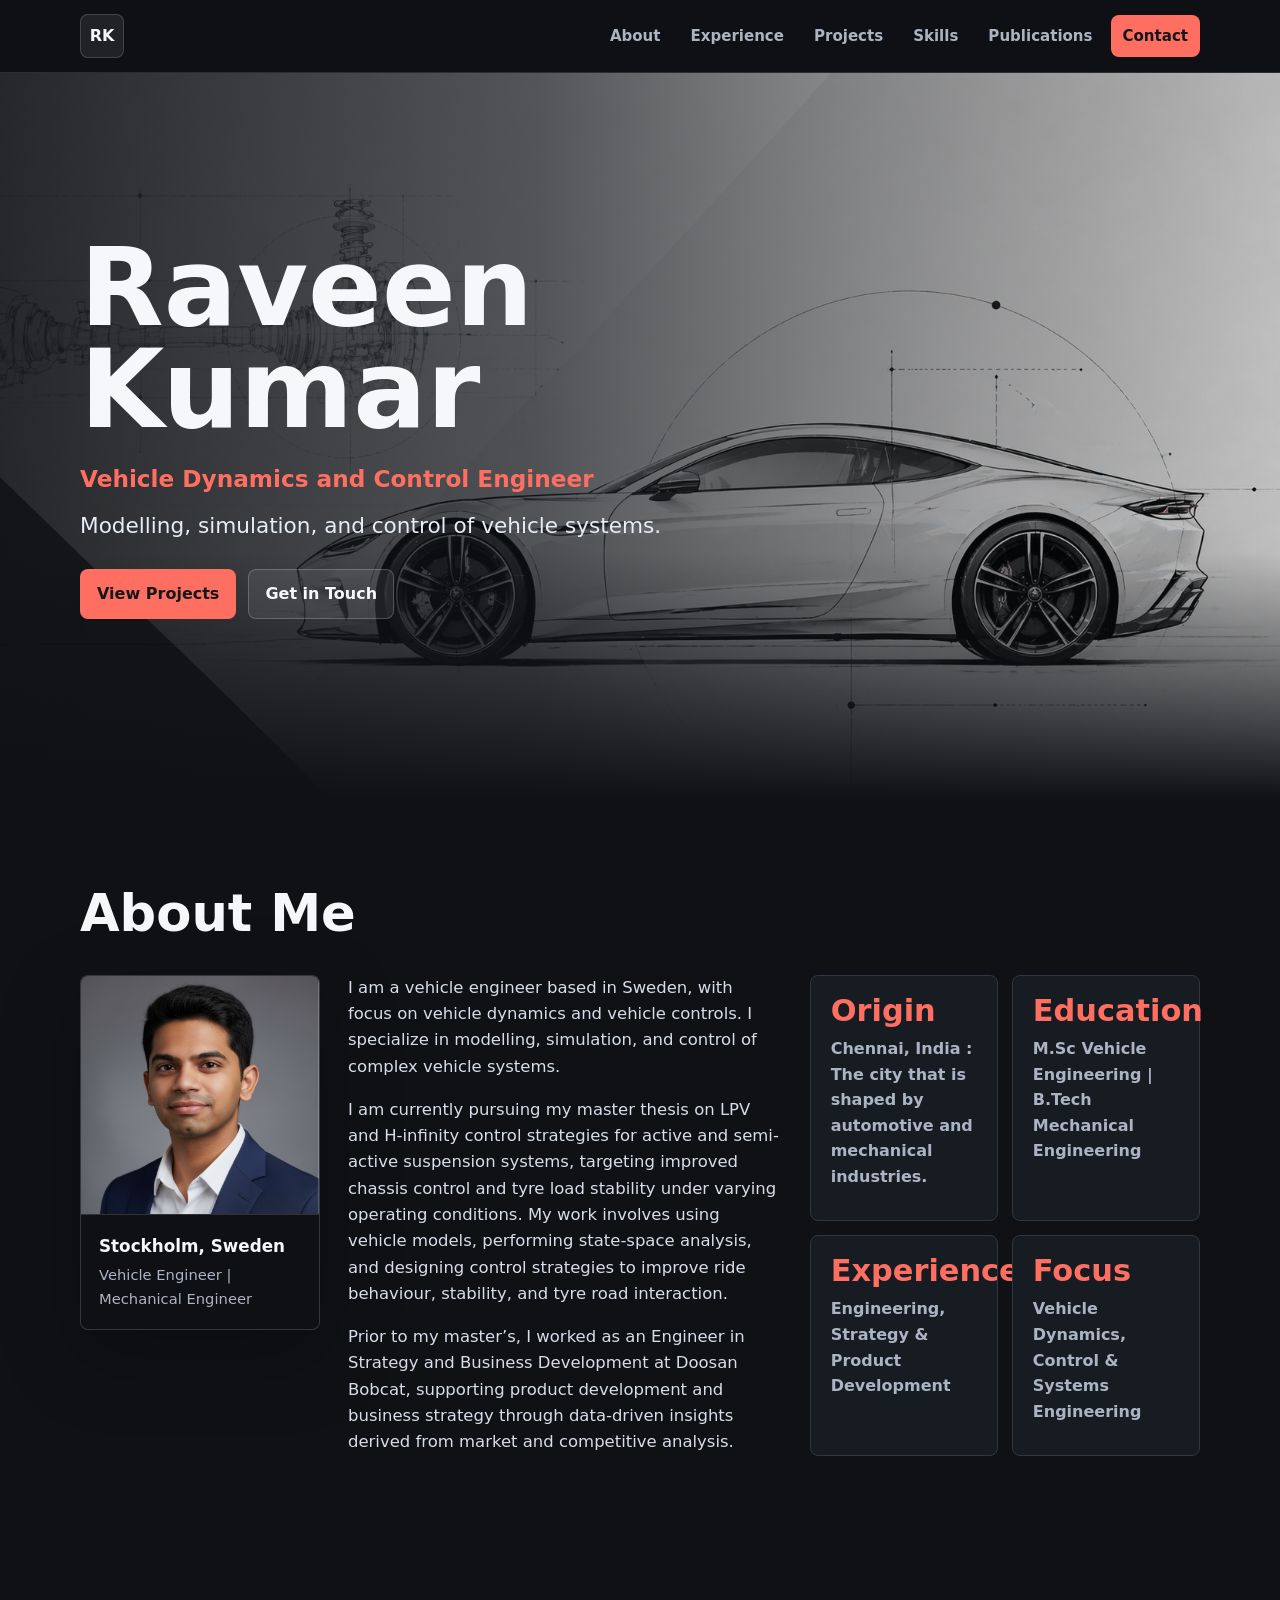
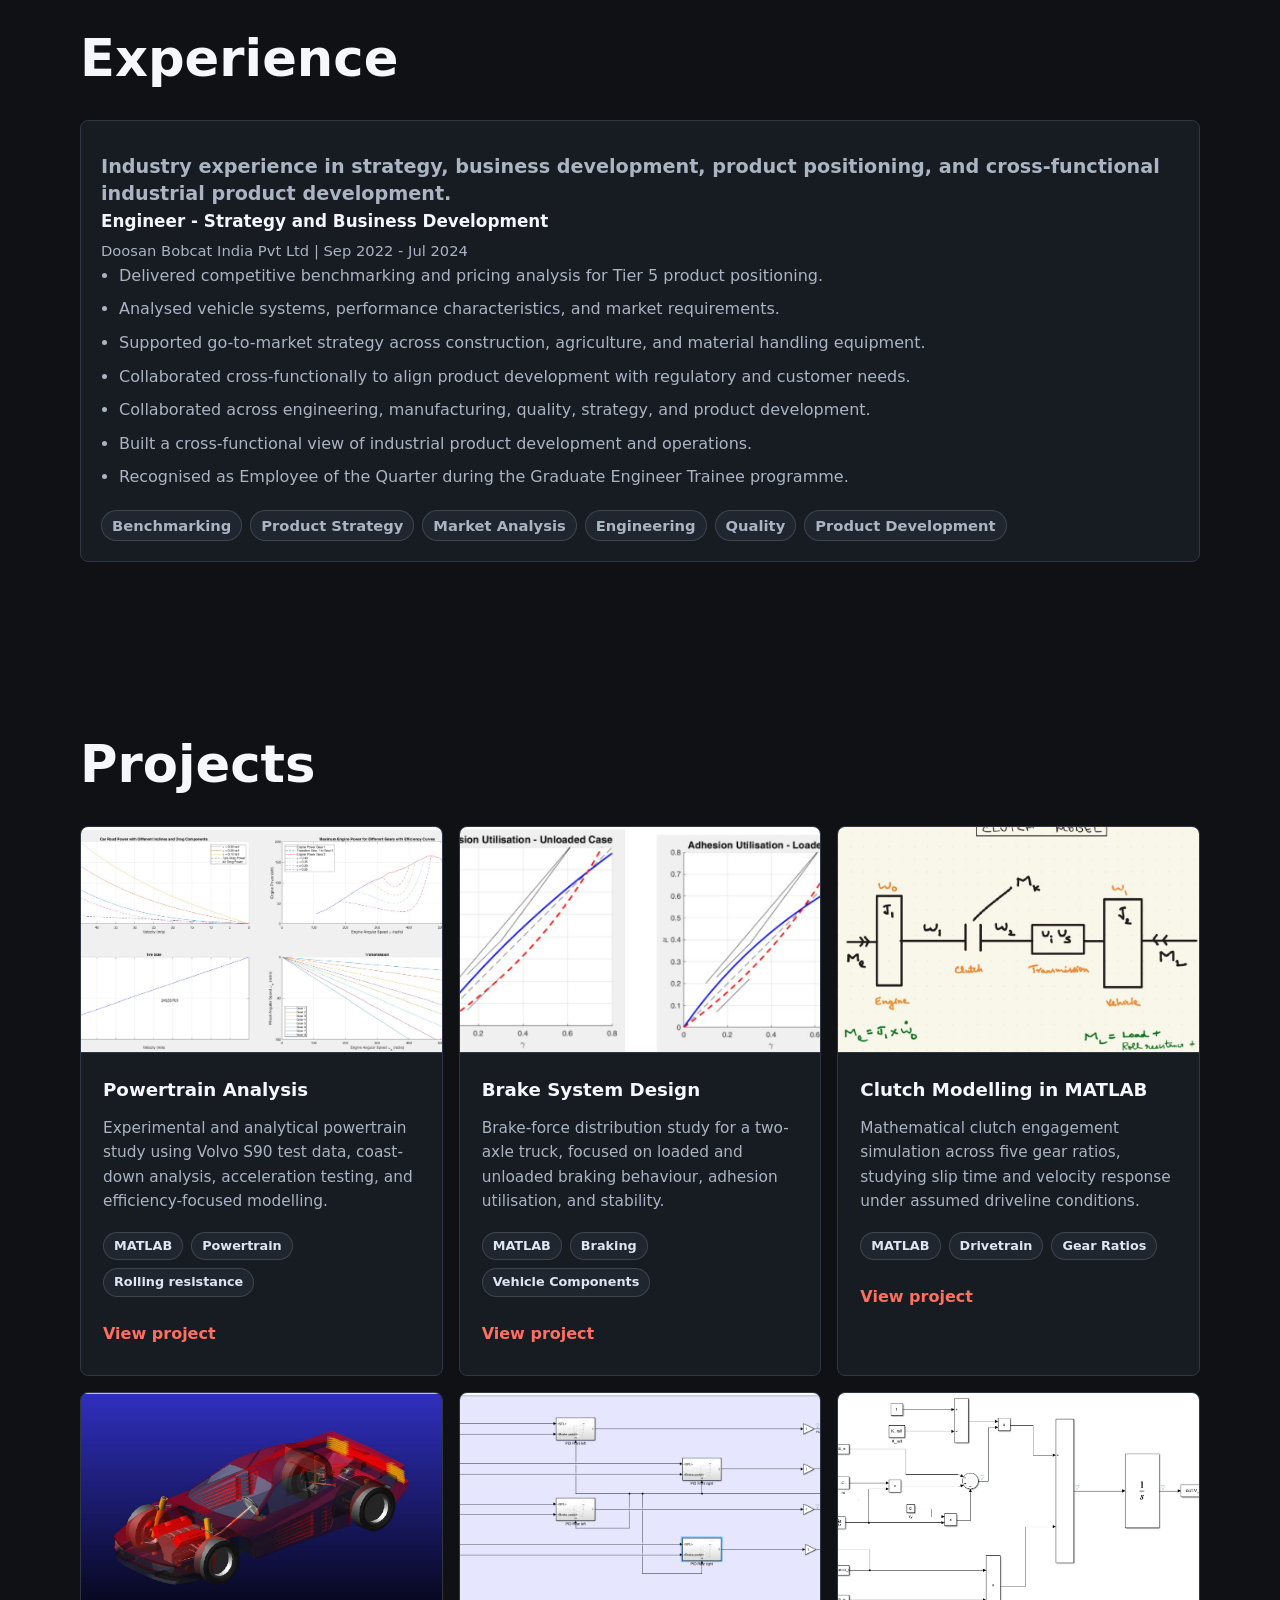
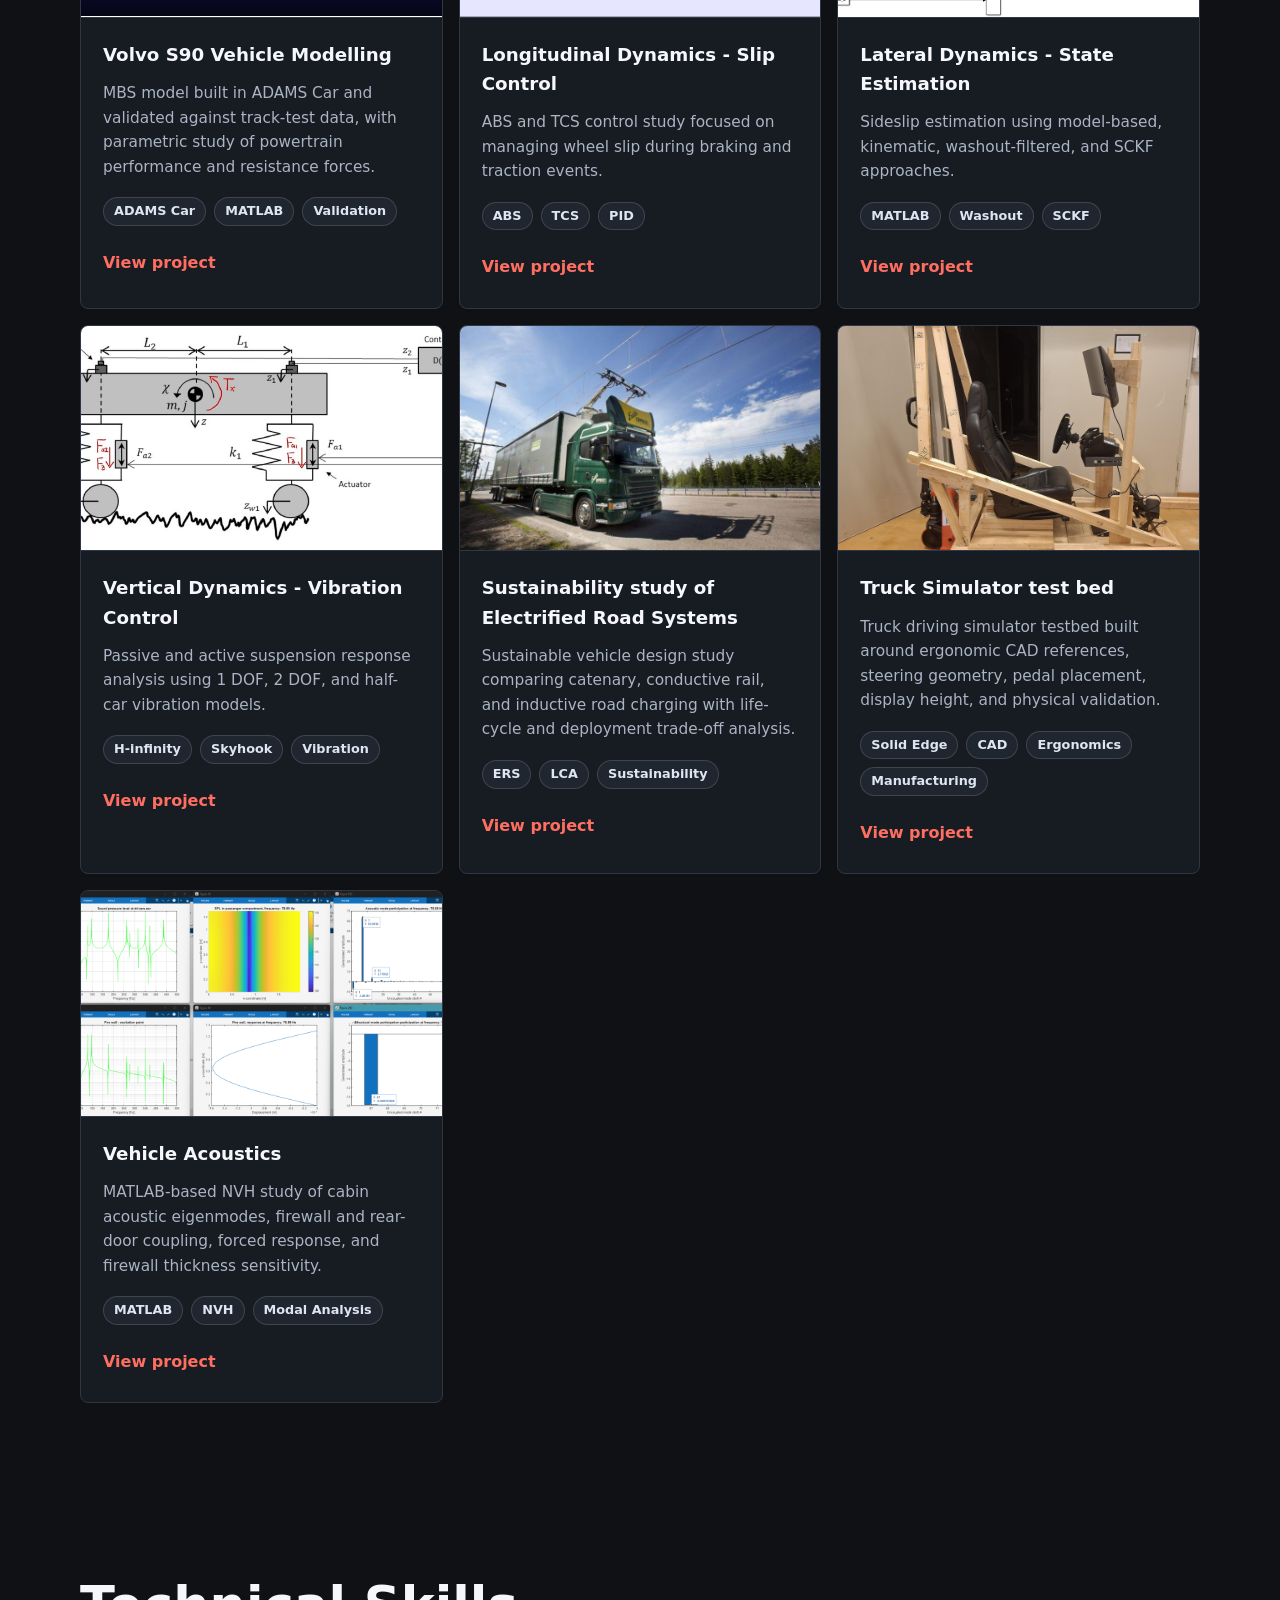
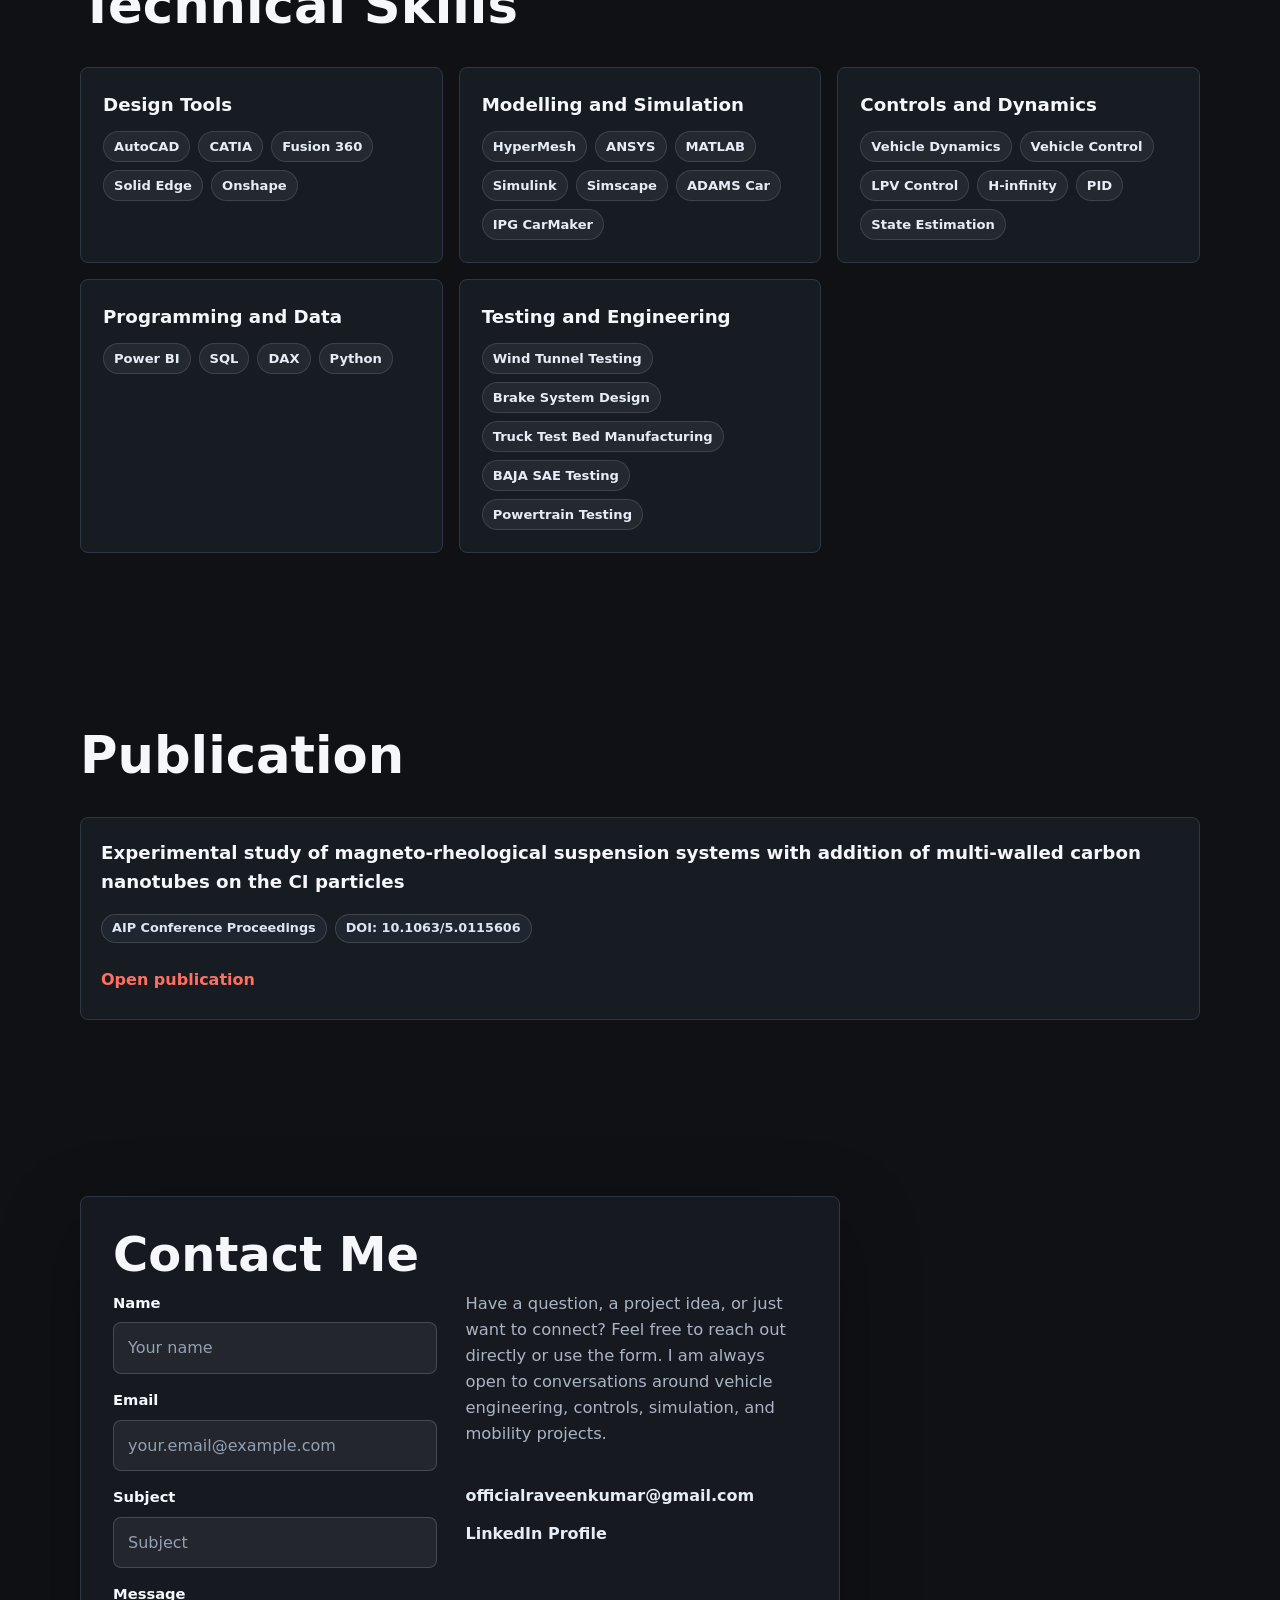
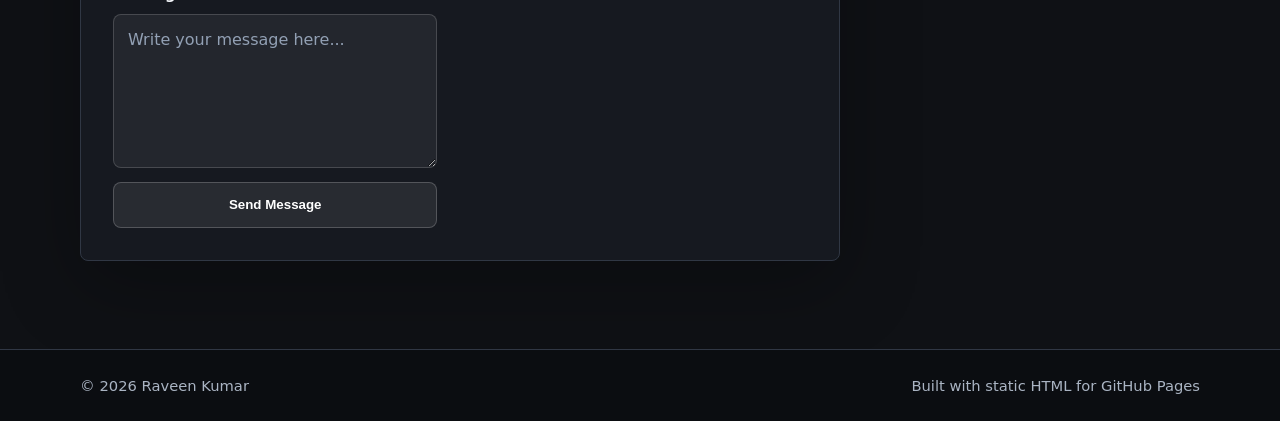
==== index.html @ a998fa56 "Add files via upload" ====
<!DOCTYPE html>
<html lang="en">
<head>
  <meta charset="UTF-8">
  <meta name="viewport" content="width=device-width, initial-scale=1.0">
  <meta name="description" content="Raveen Kumar - vehicle engineer, mechanical engineer, and automotive enthusiast.">
  <title>Raveen Kumar | Vehicle Engineer</title>
  <link rel="stylesheet" href="styles.css">
</head>
<body>
  <header class="site-header">
    <nav class="nav" aria-label="Main navigation">
      <a class="brand" href="#top" aria-label="Raveen Kumar home">RK</a>
      <div class="nav-links">
        <a href="#about">About</a>
        <a href="#experience">Experience</a>
        <a href="#projects">Projects</a>
        <a href="#skills">Skills</a>
        <a href="#publications">Publications</a>
        <a class="primary" href="#contact">Contact</a>
      </div>
    </nav>
  </header>

  <main id="top">
    <section class="hero" aria-labelledby="hero-title">
      <div class="hero-inner">
        <div>
          <h1 id="hero-title">Raveen Kumar</h1>
          <p class="hero-role">Vehicle Dynamics and Control Engineer</p>
          <p class="hero-copy">
            Modelling, simulation, and control of vehicle systems.
          </p>
          <div class="hero-actions">
            <a class="button primary" href="#projects">View Projects</a>
            <a class="button secondary" href="#contact">Get in Touch</a>
          </div>
        </div>
      </div>
    </section>

    <section id="about">
      <div class="section-inner">
        <div class="section-heading">
          <h2>About Me</h2>
        </div>

        <div class="about-grid">
          <aside class="profile-panel about-profile" aria-label="Profile summary">
            <img src="RaveenKumar_Sq.png" alt="Portrait of Raveen Kumar">
            <div class="profile-caption">
              <strong>Stockholm, Sweden</strong>
              <span>Vehicle Engineer | Mechanical Engineer</span>
            </div>
          </aside>

          <div class="about-copy">
            <p>
              I am a vehicle engineer based in Sweden, with focus on vehicle dynamics and vehicle controls. I specialize in
              modelling, simulation, and control of complex vehicle systems.
            </p>
            <p>
              I am currently pursuing my master thesis on LPV and H-infinity control strategies for active and semi-active suspension
              systems, targeting improved chassis control and tyre load stability under varying operating conditions. 
              My work involves using vehicle models, performing state-space analysis, and designing control strategies to improve ride behaviour, stability, and tyre road interaction.
            </p>
            <p>
              Prior to my master’s, I worked as an Engineer in Strategy and Business Development at Doosan Bobcat, supporting product development and business strategy through data-driven insights derived from market and competitive analysis.
            </p>
          </div>

          <div class="stat-grid" aria-label="Profile highlights">
            <div class="stat">
              <strong>Origin</strong>
              <span>Chennai, India : The city that is shaped by automotive and mechanical industries. </span>
            </div>
            <div class="stat">
              <strong>Education</strong>
              <span>M.Sc Vehicle Engineering | B.Tech Mechanical Engineering</span>
            </div>
            <div class="stat">
              <strong>Experience</strong>
              <span>Engineering, Strategy & Product Development </span>
            </div>
            <div class="stat">
              <strong>Focus</strong>
              <span>Vehicle Dynamics, Control & Systems Engineering</span>
            </div>
          </div>
        </div>
      </div>
    </section>

    <section id="experience">
      <div class="section-inner">
        <div class="section-heading">
          <h2>Experience</h2>
        </div>

        <article class="timeline-card">
          <p class="experience-lead">
            Industry experience in strategy, business development, product positioning, and cross-functional
            industrial product development.
          </p>
          <strong>Engineer - Strategy and Business Development</strong>
          <span>Doosan Bobcat India Pvt Ltd | Sep 2022 - Jul 2024</span>
          <ul class="check-list">
            <li>Delivered competitive benchmarking and pricing analysis for Tier 5 product positioning.</li>
            <li>Analysed vehicle systems, performance characteristics, and market requirements.</li>
            <li>Supported go-to-market strategy across construction, agriculture, and material handling equipment.</li>
            <li>Collaborated cross-functionally to align product development with regulatory and customer needs.</li>
            <li>Collaborated across engineering, manufacturing, quality, strategy, and product development.</li>
            <li>Built a cross-functional view of industrial product development and operations.</li>
            <li>Recognised as Employee of the Quarter during the Graduate Engineer Trainee programme.</li>            
          </ul>
          <div class="tag-row">
            <span class="tag">Benchmarking</span>
            <span class="tag">Product Strategy</span>
            <span class="tag">Market Analysis</span>
            <span class="tag">Engineering</span>
            <span class="tag">Quality</span>
            <span class="tag">Product Development</span>
          </div>
        </article>
      </div>
    </section>

    <section id="projects">
      <div class="section-inner">
        <div class="section-heading">
          <h2>Projects</h2>
        </div>

        <div class="project-grid">

          <article class="project-card">
            <img src="Powertrain-diagram.png" alt="Warm automotive illustration background">
            <div class="project-body">
              <h3>Powertrain Analysis</h3>
              <p>
                Experimental and analytical powertrain study using Volvo S90 test data, coast-down analysis,
                acceleration testing, and efficiency-focused modelling.
              </p>
              <div class="tag-row">
                <span class="tag">MATLAB</span>
                <span class="tag">Powertrain</span>
                <span class="tag">Rolling resistance</span>
              </div>
              <a class="inline-link" href="projects/powertrain-analysis.html">View project</a>
            </div>
          </article>

          <article class="project-card">
            <img src="Adhesion-utilisation-1.png" alt="Night automotive illustration background">
            <div class="project-body">
              <h3>Brake System Design</h3>
              <p>
                Brake-force distribution study for a two-axle truck, focused on loaded and unloaded braking
                behaviour, adhesion utilisation, and stability.
              </p>
              <div class="tag-row">
                <span class="tag">MATLAB</span>
                <span class="tag">Braking</span>
                <span class="tag">Vehicle Components</span>
              </div>
              <a class="inline-link" href="projects/brake-system-design.html">View project</a>
            </div>
          </article>

          <article class="project-card">
            <img src="clutch-modelling.png" alt="Dusk automotive illustration background">
            <div class="project-body">
              <h3>Clutch Modelling in MATLAB</h3>
              <p>
                Mathematical clutch engagement simulation across five gear ratios, studying slip time and
                velocity response under assumed driveline conditions.
              </p>
              <div class="tag-row">
                <span class="tag">MATLAB</span>
                <span class="tag">Drivetrain</span>
                <span class="tag">Gear Ratios</span>
              </div>
              <a class="inline-link" href="projects/clutch-modelling.html">View project</a>
            </div>
          </article>

          <article class="project-card">
            <img src="FVA.png" alt="Warm automotive illustration background">
            <div class="project-body">
              <h3>Volvo S90 Vehicle Modelling</h3>
              <p>
                MBS model built in ADAMS Car and validated against track-test data, with parametric study of
                powertrain performance and resistance forces.
              </p>
              <div class="tag-row">
                <span class="tag">ADAMS Car</span>
                <span class="tag">MATLAB</span>
                <span class="tag">Validation</span>
              </div>
              <a class="inline-link" href="projects/volvo-s90-modelling.html">View project</a>
            </div>
          </article>        

          <article class="project-card">
            <img src="longitudinal-hero.png" alt="Night automotive illustration background">
            <div class="project-body">
              <h3>Longitudinal Dynamics - Slip Control</h3>
              <p>
                ABS and TCS control study focused on managing wheel slip during braking and traction events.
              </p>
              <div class="tag-row">
                <span class="tag">ABS</span>
                <span class="tag">TCS</span>
                <span class="tag">PID</span>
              </div>
              <a class="inline-link" href="projects/slip-control.html">View project</a>
            </div>
          </article>          

          <article class="project-card">
            <img src="lateral-hero.png" alt="Automotive illustration background">
            <div class="project-body">
              <h3>Lateral Dynamics - State Estimation</h3>
              <p>
                Sideslip estimation using model-based, kinematic, washout-filtered, and SCKF approaches.
              </p>
              <div class="tag-row">
                <span class="tag">MATLAB</span>
                <span class="tag">Washout</span>
                <span class="tag">SCKF</span>
              </div>
              <a class="inline-link" href="projects/lateral-state-estimation.html">View project</a>
            </div>
          </article>        

          <article class="project-card">
            <img src="vertical-hero.jpg" alt="Dusk automotive illustration background">
            <div class="project-body">
              <h3>Vertical Dynamics - Vibration Control</h3>
              <p>
                Passive and active suspension response analysis using 1 DOF, 2 DOF, and half-car vibration models.
              </p>
              <div class="tag-row">
                <span class="tag">H-infinity</span>
                <span class="tag">Skyhook</span>
                <span class="tag">Vibration</span>
              </div>
              <a class="inline-link" href="projects/vertical-vibration-control.html">View project</a>
            </div>
          </article>

          <article class="project-card">
            <img src="Project%20files/Electrified-road-systems/ers-catenary-road.jpg" alt="Electric truck connected to an overhead road charging system">
            <div class="project-body">
              <h3>Sustainability study of Electrified Road Systems</h3>
              <p>
                Sustainable vehicle design study comparing catenary, conductive rail, and inductive road
                charging with life-cycle and deployment trade-off analysis.
              </p>
              <div class="tag-row">
                <span class="tag">ERS</span>
                <span class="tag">LCA</span>
                <span class="tag">Sustainability</span>
              </div>
              <a class="inline-link" href="projects/electrified-road-systems.html">View project</a>
            </div>
          </article>

          <article class="project-card">
            <img src="Project%20files/Truck-simulator/truck-simulator-testbed.jpg" alt="Wooden truck simulator testbed with seat, steering wheel, pedals, and display">
            <div class="project-body">
              <h3>Truck Simulator test bed</h3>
              <p>
                Truck driving simulator testbed built around ergonomic CAD references, steering geometry,
                pedal placement, display height, and physical validation.
              </p>
              <div class="tag-row">
                <span class="tag">Solid Edge</span>
                <span class="tag">CAD</span>
                <span class="tag">Ergonomics</span>
                <span class="tag">Manufacturing</span>
              </div>
              <a class="inline-link" href="projects/truck-simulator.html">View project</a>
            </div>
          </article>

          <article class="project-card">
            <img src="Project%20files/Vehicle-acoustics/vehicle-acoustics-spl.png" alt="Vehicle acoustics SPL and modal participation plots">
            <div class="project-body">
              <h3>Vehicle Acoustics</h3>
              <p>
                MATLAB-based NVH study of cabin acoustic eigenmodes, firewall and rear-door coupling,
                forced response, and firewall thickness sensitivity.
              </p>
              <div class="tag-row">
                <span class="tag">MATLAB</span>
                <span class="tag">NVH</span>
                <span class="tag">Modal Analysis</span>
              </div>
              <a class="inline-link" href="projects/vehicle-acoustics.html">View project</a>
            </div>
          </article>

          
        </div>
      </div>
    </section>

    <section id="skills">
      <div class="section-inner">
        <div class="section-heading">
          <h2>Technical Skills</h2>
        </div>

        <div class="skill-grid">
          <article class="skill-card">
            <h3>Design Tools</h3>
            <div class="chip-group">
              <span class="skill-chip">AutoCAD</span>
              <span class="skill-chip">CATIA</span>
              <span class="skill-chip">Fusion 360</span>
              <span class="skill-chip">Solid Edge</span>
              <span class="skill-chip">Onshape</span>
            </div>
          </article>

          <article class="skill-card">
            <h3>Modelling and Simulation</h3>
            <div class="chip-group">
              <span class="skill-chip">HyperMesh</span>
              <span class="skill-chip">ANSYS</span>
              <span class="skill-chip">MATLAB</span>
              <span class="skill-chip">Simulink</span>
              <span class="skill-chip">Simscape</span>
              <span class="skill-chip">ADAMS Car</span>
              <span class="skill-chip">IPG CarMaker</span>
            </div>
          </article>

          <article class="skill-card">
            <h3>Controls and Dynamics</h3>
            <div class="chip-group">
              <span class="skill-chip">Vehicle Dynamics</span>
              <span class="skill-chip">Vehicle Control</span>
              <span class="skill-chip">LPV Control</span>
              <span class="skill-chip">H-infinity</span>
              <span class="skill-chip">PID</span>
              <span class="skill-chip">State Estimation</span>
            </div>
          </article>

          <article class="skill-card">
            <h3>Programming and Data</h3>
            <div class="chip-group">
              <span class="skill-chip">Power BI</span>
              <span class="skill-chip">SQL</span>
              <span class="skill-chip">DAX</span>
              <span class="skill-chip">Python</span>
            </div>
          </article>

          <article class="skill-card">
            <h3>Testing and Engineering </h3>
            <div class="chip-group">
              <span class="skill-chip">Wind Tunnel Testing</span>
              <span class="skill-chip">Brake System Design</span>
              <span class="skill-chip">Truck Test Bed Manufacturing</span>
              <span class="skill-chip">BAJA SAE Testing</span>
              <span class="skill-chip">Powertrain Testing</span>
            </div>
          </article>

        </div>
      </div>
    </section>

    <section id="publications">
      <div class="section-inner">
        <div class="section-heading">
          <h2>Publication</h2>
        </div>

        <article class="publication-card">
          <h3>
            Experimental study of magneto-rheological suspension systems with addition of multi-walled carbon
            nanotubes on the CI particles
          </h3>
          <div class="tag-row">
            <span class="tag">AIP Conference Proceedings</span>
            <span class="tag">DOI: 10.1063/5.0115606</span>
          </div>
          <a class="inline-link" href="https://doi.org/10.1063/5.0115606" target="_blank" rel="noreferrer">Open publication</a>
        </article>
      </div>
    </section>

    <section id="contact" class="contact">
      <div class="section-inner">
        <div class="contact-card">
          <h2>Contact Me</h2>
          <div class="contact-layout">
            <form class="contact-form" id="contact-form">
              <label class="field">
                <span>Name</span>
                <input type="text" name="name" placeholder="Your name" required>
              </label>
              <label class="field">
                <span>Email</span>
                <input type="email" name="email" placeholder="your.email@example.com" required>
              </label>
              <label class="field">
                <span>Subject</span>
                <input type="text" name="subject" placeholder="Subject" required>
              </label>
              <label class="field">
                <span>Message</span>
                <textarea name="message" rows="5" placeholder="Write your message here..." required></textarea>
              </label>
              <button class="button secondary contact-submit" type="submit">Send Message</button>
            </form>

            <div class="contact-copy">
              <p>
                Have a question, a project idea, or just want to connect? Feel free to reach out directly or use
                the form. I am always open to conversations around vehicle engineering, controls, simulation, and
                mobility projects.
              </p>
              <div class="contact-list">
                <a class="contact-link" href="mailto:officialraveenkumar@gmail.com">officialraveenkumar@gmail.com</a>
                <a class="contact-link" href="https://www.linkedin.com/in/raveenkumar08" target="_blank" rel="noreferrer">LinkedIn Profile</a>
              </div>
            </div>
          </div>
        </div>
      </div>
    </section>
  </main>

  <footer class="footer">
    <div class="footer-inner">
      <span>&copy; 2026 Raveen Kumar</span>
      <span>Built with static HTML for GitHub Pages</span>
    </div>
  </footer>
  <script>
    const contactForm = document.getElementById("contact-form");
    if (contactForm) {
      contactForm.addEventListener("submit", (event) => {
        event.preventDefault();
        const formData = new FormData(contactForm);
        const name = (formData.get("name") || "").toString().trim();
        const email = (formData.get("email") || "").toString().trim();
        const subject = (formData.get("subject") || "").toString().trim();
        const message = (formData.get("message") || "").toString().trim();
        const body = [
          `Name: ${name}`,
          `Email: ${email}`,
          "",
          message
        ].join("\n");
        const mailto = `mailto:officialraveenkumar@gmail.com?subject=${encodeURIComponent(subject)}&body=${encodeURIComponent(body)}`;
        window.location.href = mailto;
      });
    }
  </script>
</body>
</html>
---- styles.css ----
:root {
  color-scheme: dark;
  --bg: #0f1115;
  --surface: #171b22;
  --surface-2: #1f2630;
  --line: #303744;
  --text: #f5f7fb;
  --muted: #aab4c3;
  --accent: #ff6f61;
  --accent-2: #6ab7ff;
  --soft: rgba(255, 255, 255, 0.08);
  --shadow: 0 24px 80px rgba(0, 0, 0, 0.28);
}

* {
  box-sizing: border-box;
}

html {
  scroll-behavior: smooth;
}

body {
  margin: 0;
  background: var(--bg);
  color: var(--text);
  font-family: Inter, ui-sans-serif, system-ui, -apple-system, BlinkMacSystemFont, "Segoe UI", sans-serif;
  line-height: 1.6;
}

img {
  display: block;
  max-width: 100%;
}

a {
  color: inherit;
  text-decoration: none;
}

p,
h1,
h2,
h3,
h4 {
  margin-top: 0;
}

ul {
  margin-bottom: 0;
}

.site-header {
  position: sticky;
  top: 0;
  z-index: 20;
  border-bottom: 1px solid rgba(255, 255, 255, 0.12);
  background: rgba(15, 17, 21, 0.86);
  backdrop-filter: blur(16px);
}

.nav {
  width: min(1120px, calc(100% - 32px));
  min-height: 72px;
  margin: 0 auto;
  display: flex;
  align-items: center;
  justify-content: space-between;
  gap: 18px;
}

.brand {
  display: inline-flex;
  align-items: center;
  justify-content: center;
  width: 44px;
  height: 44px;
  border: 1px solid rgba(255, 255, 255, 0.16);
  border-radius: 8px;
  background: var(--soft);
  font-weight: 800;
  letter-spacing: 0;
}

.nav-links {
  display: flex;
  align-items: center;
  justify-content: flex-end;
  gap: 6px;
  flex-wrap: wrap;
}

.nav-links a {
  min-height: 40px;
  padding: 9px 12px;
  border-radius: 8px;
  color: var(--muted);
  font-size: 0.94rem;
  font-weight: 700;
}

.nav-links a:hover,
.nav-links a:focus-visible,
.inline-link:hover,
.inline-link:focus-visible {
  color: var(--text);
  background: rgba(255, 255, 255, 0.08);
  outline: none;
}

.nav-links .primary {
  color: #15171b;
  background: var(--accent);
}

.hero {
  min-height: calc(88svh - 72px);
  position: relative;
  isolation: isolate;
  display: grid;
  align-items: center;
  overflow: hidden;
  background:
    linear-gradient(90deg, rgba(15, 17, 21, 0.90) 0%, rgba(15, 17, 21, 0.70) 42%, rgba(15, 17, 21, 0.12) 100%),
    url("BG.png") right bottom / cover no-repeat;
}

.hero::after,
.page-hero::after {
  content: "";
  position: absolute;
  inset: auto 0 0;
  height: 34%;
  background: linear-gradient(0deg, var(--bg), transparent);
  z-index: -1;
}

.section-inner,
.hero-inner {
  width: min(1120px, calc(100% - 32px));
  margin: 0 auto;
}

.hero-inner {
  display: block;
  padding: 76px 0 92px;
}

.eyebrow {
  margin: 0 0 16px;
  color: var(--accent-2);
  font-weight: 800;
  letter-spacing: 0.08em;
  text-transform: uppercase;
  font-size: 0.78rem;
}

h1 {
  max-width: 760px;
  margin-bottom: 18px;
  font-size: clamp(3.1rem, 9vw, 6.8rem);
  line-height: 0.94;
  letter-spacing: 0;
}

.hero-role {
  margin-bottom: 12px;
  color: var(--accent);
  font-size: clamp(1.1rem, 2.3vw, 1.45rem);
  font-weight: 800;
}

.hero-copy,
.page-copy {
  max-width: 710px;
  margin-bottom: 26px;
  color: #e6edf7;
  font-size: clamp(1.08rem, 2.4vw, 1.35rem);
}

.hero-actions,
.contact-actions,
.page-actions {
  display: flex;
  flex-wrap: wrap;
  gap: 12px;
  align-items: center;
}

.button {
  display: inline-flex;
  min-height: 46px;
  align-items: center;
  justify-content: center;
  padding: 11px 16px;
  border: 1px solid transparent;
  border-radius: 8px;
  font-weight: 800;
}

.button.primary {
  color: #15171b;
  background: var(--accent);
}

.button.secondary {
  border-color: rgba(255, 255, 255, 0.2);
  background: rgba(255, 255, 255, 0.08);
}

.inline-link {
  display: inline-flex;
  min-height: 36px;
  align-items: center;
  margin-top: 18px;
  padding: 6px 0;
  color: var(--accent);
  font-weight: 800;
}

.profile-panel {
  align-self: end;
  border: 1px solid rgba(255, 255, 255, 0.16);
  border-radius: 8px;
  background: rgba(15, 17, 21, 0.76);
  box-shadow: var(--shadow);
  overflow: hidden;
}

.profile-panel img {
  width: 100%;
  aspect-ratio: 1 / 1;
  object-fit: cover;
}

.profile-caption {
  padding: 18px;
  border-top: 1px solid rgba(255, 255, 255, 0.14);
}

.profile-caption strong,
.timeline-card strong,
.info-card strong {
  display: block;
  font-size: 1.05rem;
}

.profile-caption span,
.timeline-card span,
.info-card span {
  display: block;
  margin-top: 4px;
  color: var(--muted);
  font-size: 0.92rem;
}

.about-profile {
  align-self: start;
}

section {
  padding: 88px 0;
}

.section-heading {
  display: grid;
  grid-template-columns: minmax(0, 0.75fr) minmax(280px, 1fr);
  gap: 36px;
  align-items: end;
  margin-bottom: 34px;
}

.section-heading h2 {
  margin-bottom: 0;
  font-size: clamp(2rem, 4vw, 3.2rem);
  line-height: 1.05;
  letter-spacing: 0;
}

.section-heading p {
  margin-bottom: 0;
  color: var(--muted);
  font-size: 1.02rem;
}

.about-grid {
  display: grid;
  grid-template-columns: minmax(240px, 0.48fr) minmax(0, 1fr) minmax(280px, 0.9fr);
  gap: 28px;
  align-items: stretch;
}

.two-column {
  display: grid;
  grid-template-columns: minmax(0, 1.1fr) minmax(280px, 0.9fr);
  gap: 28px;
  align-items: stretch;
}

.about-copy,
.rich-text {
  color: #d7dee9;
  font-size: 1.03rem;
}

.about-copy p:last-child,
.rich-text p:last-child {
  margin-bottom: 0;
}

.stat-grid,
.info-grid {
  display: grid;
  grid-template-columns: repeat(2, minmax(0, 1fr));
  gap: 14px;
}

.stat,
.info-card,
.timeline-card,
.placeholder-card,
.publication-card {
  padding: 20px;
  border: 1px solid var(--line);
  border-radius: 8px;
  background: var(--surface);
}

.stat {
  min-height: 132px;
}

.stat strong {
  display: block;
  color: var(--accent);
  font-size: 1.9rem;
  line-height: 1;
}

.stat span {
  display: block;
  margin-top: 10px;
  color: var(--muted);
  font-weight: 700;
}

.skill-grid,
.project-grid,
.timeline-grid {
  display: grid;
  gap: 16px;
}

.skill-grid {
  grid-template-columns: repeat(3, minmax(0, 1fr));
}

.project-grid {
  grid-template-columns: repeat(3, minmax(0, 1fr));
}

.skill-card,
.project-card,
.contact-card {
  border: 1px solid var(--line);
  border-radius: 8px;
  background: var(--surface);
}

.skill-card {
  min-height: 158px;
  padding: 22px;
}

.skill-card h3,
.project-body h3,
.placeholder-card h3,
.publication-card h3 {
  margin-bottom: 12px;
  color: var(--text);
  font-size: 1.14rem;
}

.check-list {
  margin: 0;
  padding-left: 18px;
  color: var(--muted);
}

.check-list li + li {
  margin-top: 8px;
}

.chip-group {
  display: flex;
  flex-wrap: wrap;
  gap: 8px;
}

.skill-chip {
  display: inline-flex;
  min-height: 30px;
  align-items: center;
  border: 1px solid rgba(255, 255, 255, 0.12);
  border-radius: 999px;
  padding: 4px 10px;
  background: rgba(255, 255, 255, 0.06);
  color: #e6edf7;
  font-size: 0.82rem;
  font-weight: 700;
}

.project-card {
  overflow: hidden;
}

.project-card img {
  width: 100%;
  aspect-ratio: 16 / 10;
  object-fit: cover;
  border-bottom: 1px solid var(--line);
}

.project-body {
  padding: 22px;
}

.project-body p,
.placeholder-card p,
.publication-card p {
  color: var(--muted);
  font-size: 0.96rem;
}

.tag-row {
  display: flex;
  flex-wrap: wrap;
  gap: 8px;
  margin-top: 18px;
}

.tag {
  display: inline-flex;
  min-height: 28px;
  align-items: center;
  border: 1px solid rgba(255, 255, 255, 0.14);
  border-radius: 999px;
  padding: 3px 10px;
  color: #dde6f2;
  background: var(--surface-2);
  font-size: 0.8rem;
  font-weight: 700;
}

.timeline-card + .timeline-card {
  margin-top: 14px;
}

.timeline-card p {
  margin: 12px 0 0;
  color: var(--muted);
}

.experience-lead {
  margin: 0 0 24px;
  color: #ffffff;
  font-size: 1.2rem;
  font-weight: 800;
  line-height: 1.45;
}

.timeline-card .tag-row {
  margin-top: 16px;
}

.contact {
  background: var(--bg);
}

.contact-card {
  max-width: 760px;
  padding: 32px;
  background: rgba(23, 27, 34, 0.88);
  box-shadow: var(--shadow);
}

.contact-card h2 {
  margin-bottom: 12px;
  font-size: clamp(2rem, 4vw, 3rem);
  line-height: 1.05;
}

.contact-card p {
  color: var(--muted);
  font-size: 1.02rem;
}

.contact-layout {
  display: grid;
  grid-template-columns: minmax(320px, 0.95fr) minmax(260px, 1fr);
  gap: 28px;
  align-items: start;
}

.contact-form {
  display: grid;
  gap: 14px;
}

.field {
  display: grid;
  gap: 8px;
}

.field span {
  color: var(--text);
  font-size: 0.92rem;
  font-weight: 700;
}

.field input,
.field textarea {
  width: 100%;
  border: 1px solid rgba(255, 255, 255, 0.16);
  border-radius: 8px;
  background: rgba(255, 255, 255, 0.06);
  color: var(--text);
  padding: 12px 14px;
  font: inherit;
}

.field input::placeholder,
.field textarea::placeholder {
  color: #92a0b4;
}

.field input:focus,
.field textarea:focus {
  outline: 2px solid rgba(106, 183, 255, 0.35);
  outline-offset: 0;
  border-color: rgba(106, 183, 255, 0.5);
}

.field textarea {
  resize: vertical;
  min-height: 130px;
}

.contact-submit {
  width: 100%;
  justify-content: center;
}

.contact-copy {
  display: grid;
  gap: 18px;
}

.contact-list {
  display: grid;
  gap: 10px;
}

.contact-link {
  display: inline-flex;
  align-items: center;
  min-height: 28px;
  color: #e6edf7;
  font-weight: 700;
}

.page-hero {
  min-height: 460px;
  position: relative;
  isolation: isolate;
  display: grid;
  align-items: end;
  overflow: hidden;
  background:
    linear-gradient(90deg, rgba(15, 17, 21, 0.92), rgba(15, 17, 21, 0.40)),
    var(--project-image, url("Car%20bg.png")) center / cover no-repeat;
}

.project-image-suspension {
  --project-image: url("Car_bg.jpg");
}

.project-image-volvo {
  --project-image: url("Project%20files/Car-MBS-Adams/FVA.png");
}

.project-image-slip {
  --project-image: url("Project%20files/Longitudinal-dynamics/longitudinal-hero.png");
}

.project-image-lateral {
  --project-image: url("Project%20files/Lateral-dynamics/lateral-hero.png");
}

.project-image-clutch {
  --project-image: url("Project%20files/Clutch-modelling/clutch-modelling.png");
}

.project-image-brake {
  --project-image: url("Project%20files/Brake-system-design/Adhesion-utilisation-1.png");
}

.project-image-powertrain {
  --project-image: url("Powertrain-diagram.png");
}

.project-image-vertical {
  --project-image: url("Project%20files/Vertical-dynamics/vertical-hero.jpg");
}

.project-image-aircraft {
  --project-image: url("Car%20bg.png");
}

.project-image-ers {
  --project-image: url("Project%20files/Electrified-road-systems/ers-catenary-road.jpg");
}

.project-image-truck-simulator {
  --project-image: url("Project%20files/Truck-simulator/truck-simulator-testbed.jpg");
}

.project-image-acoustics {
  --project-image: url("Project%20files/Vehicle-acoustics/vehicle-acoustics-spl.png");
}

.page-hero-inner {
  width: min(1120px, calc(100% - 32px));
  margin: 0 auto;
  padding: 96px 0 72px;
}

.page-hero h1 {
  max-width: 900px;
  font-size: clamp(2.6rem, 7vw, 5.4rem);
}

.project-layout {
  display: grid;
  grid-template-columns: minmax(0, 1fr) 320px;
  gap: 28px;
  align-items: start;
}

.project-main,
.project-sidebar {
  display: grid;
  gap: 16px;
  min-width: 0;
}

.content-card {
  min-width: 0;
  padding: 28px;
  border: 1px solid var(--line);
  border-radius: 8px;
  background: var(--surface);
}

.content-card h2 {
  margin-bottom: 14px;
  font-size: 1.55rem;
}

.content-card p,
.content-card li {
  color: var(--muted);
}

.table-wrap {
  width: 100%;
  overflow-x: auto;
}

.project-table {
  width: 100%;
  border-collapse: collapse;
  color: var(--muted);
  font-size: 0.95rem;
}

.project-table th,
.project-table td {
  padding: 12px 14px;
  border-bottom: 1px solid var(--line);
  text-align: left;
  white-space: nowrap;
}

.project-table th {
  color: var(--text);
  background: var(--surface-2);
  font-weight: 800;
}

.project-table tbody tr:last-child td {
  border-bottom: 0;
}

.gear-plot-grid {
  display: grid;
  gap: 16px;
  margin-top: 22px;
}

.gear-plot {
  margin: 0;
  overflow: hidden;
  border: 1px solid var(--line);
  border-radius: 8px;
  background: #ffffff;
}

.gear-plot img {
  width: 100%;
  background: #ffffff;
}

.gear-plot figcaption {
  padding: 10px 14px;
  border-top: 1px solid #d7dee9;
  color: #15171b;
  font-size: 0.9rem;
  font-weight: 800;
}

.report-figure-grid {
  display: grid;
  grid-template-columns: repeat(2, minmax(0, 1fr));
  gap: 14px;
  margin-top: 22px;
}

.report-figure-grid.three {
  grid-template-columns: repeat(3, minmax(0, 1fr));
}

.report-figure {
  margin: 0;
  overflow: hidden;
  border: 1px solid var(--line);
  border-radius: 8px;
  background: #ffffff;
}

.report-figure img {
  width: 100%;
  aspect-ratio: 16 / 10;
  object-fit: cover;
  background: #ffffff;
}

.report-figure.contain img {
  object-fit: contain;
  padding: 10px;
}

.report-figure figcaption {
  min-height: 52px;
  padding: 10px 14px;
  border-top: 1px solid #d7dee9;
  color: #15171b;
  font-size: 0.88rem;
  font-weight: 800;
}

.placeholder-card {
  border-style: dashed;
  background: rgba(31, 38, 48, 0.54);
}

.project-visual-grid {
  display: grid;
  grid-template-columns: repeat(3, minmax(0, 1fr));
  gap: 14px;
}

.image-placeholder {
  min-height: 150px;
  display: grid;
  align-content: center;
  gap: 8px;
  padding: 18px;
  border: 1px dashed rgba(255, 255, 255, 0.24);
  border-radius: 8px;
  background: rgba(31, 38, 48, 0.58);
}

.image-placeholder strong {
  color: var(--text);
  font-size: 1rem;
}

.image-placeholder span {
  color: var(--muted);
  font-size: 0.92rem;
}

.footer {
  border-top: 1px solid var(--line);
  padding: 24px 0;
  color: var(--muted);
  background: #0b0d11;
  font-size: 0.92rem;
}

.footer-inner {
  width: min(1120px, calc(100% - 32px));
  margin: 0 auto;
  display: flex;
  justify-content: space-between;
  gap: 16px;
  flex-wrap: wrap;
}

@media (max-width: 900px) {
  .hero-inner,
  .section-heading,
  .about-grid,
  .two-column,
  .skill-grid,
  .project-grid,
  .project-visual-grid,
  .report-figure-grid,
  .report-figure-grid.three,
  .project-layout,
  .contact-layout {
    grid-template-columns: 1fr;
  }

  .hero {
    min-height: auto;
    background:
      linear-gradient(180deg, rgba(15, 17, 21, 0.92), rgba(15, 17, 21, 0.62)),
      url("Car%20bg.png") center bottom / cover no-repeat;
  }

  .hero-inner {
    padding: 58px 0 74px;
  }

  .profile-panel {
    max-width: 320px;
  }

  .about-profile {
    order: -1;
  }

  .project-sidebar {
    grid-template-columns: repeat(2, minmax(0, 1fr));
  }
}

@media (max-width: 620px) {
  .nav {
    min-height: auto;
    padding: 12px 0;
    align-items: flex-start;
  }

  .nav-links {
    gap: 2px;
  }

  .nav-links a {
    padding: 8px 9px;
    font-size: 0.84rem;
  }

  section {
    padding: 64px 0;
  }

  .stat-grid,
  .info-grid,
  .project-sidebar {
    grid-template-columns: 1fr;
  }

  .contact-card,
  .content-card {
    padding: 24px;
  }
}
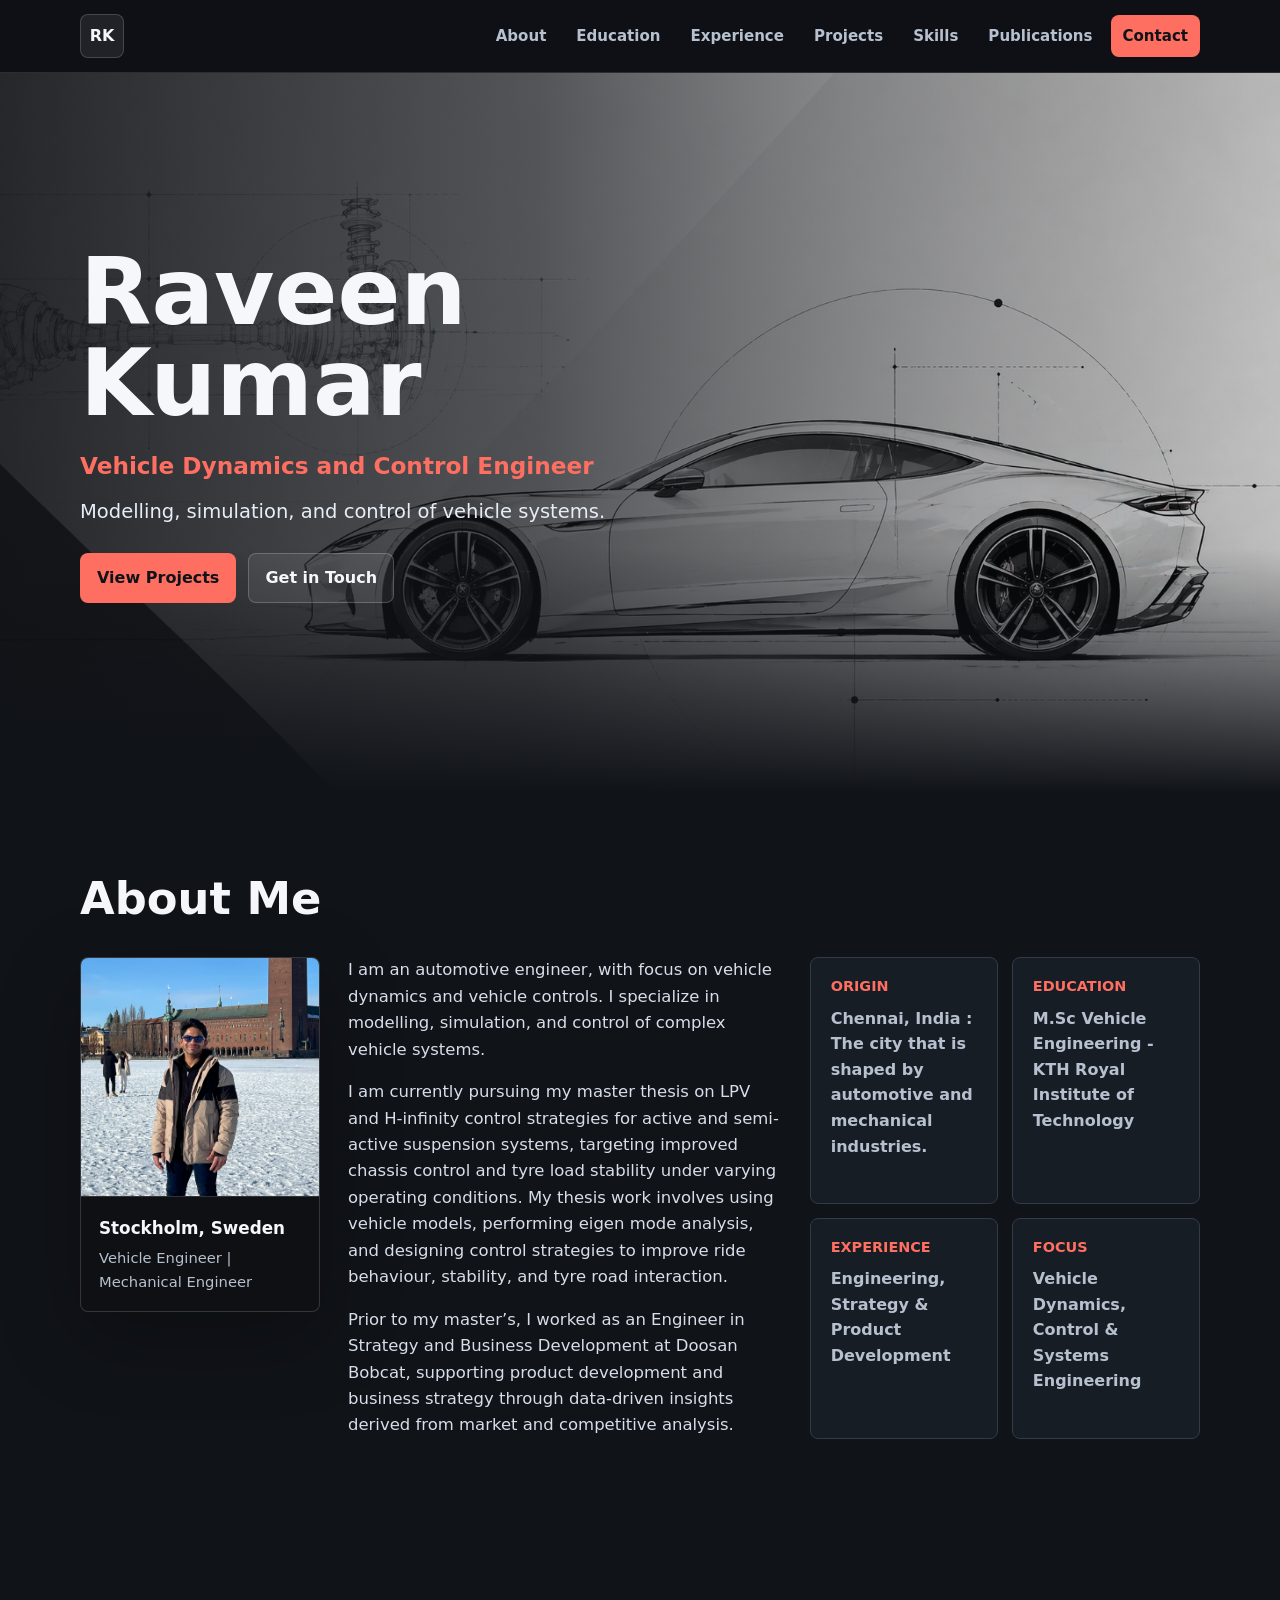
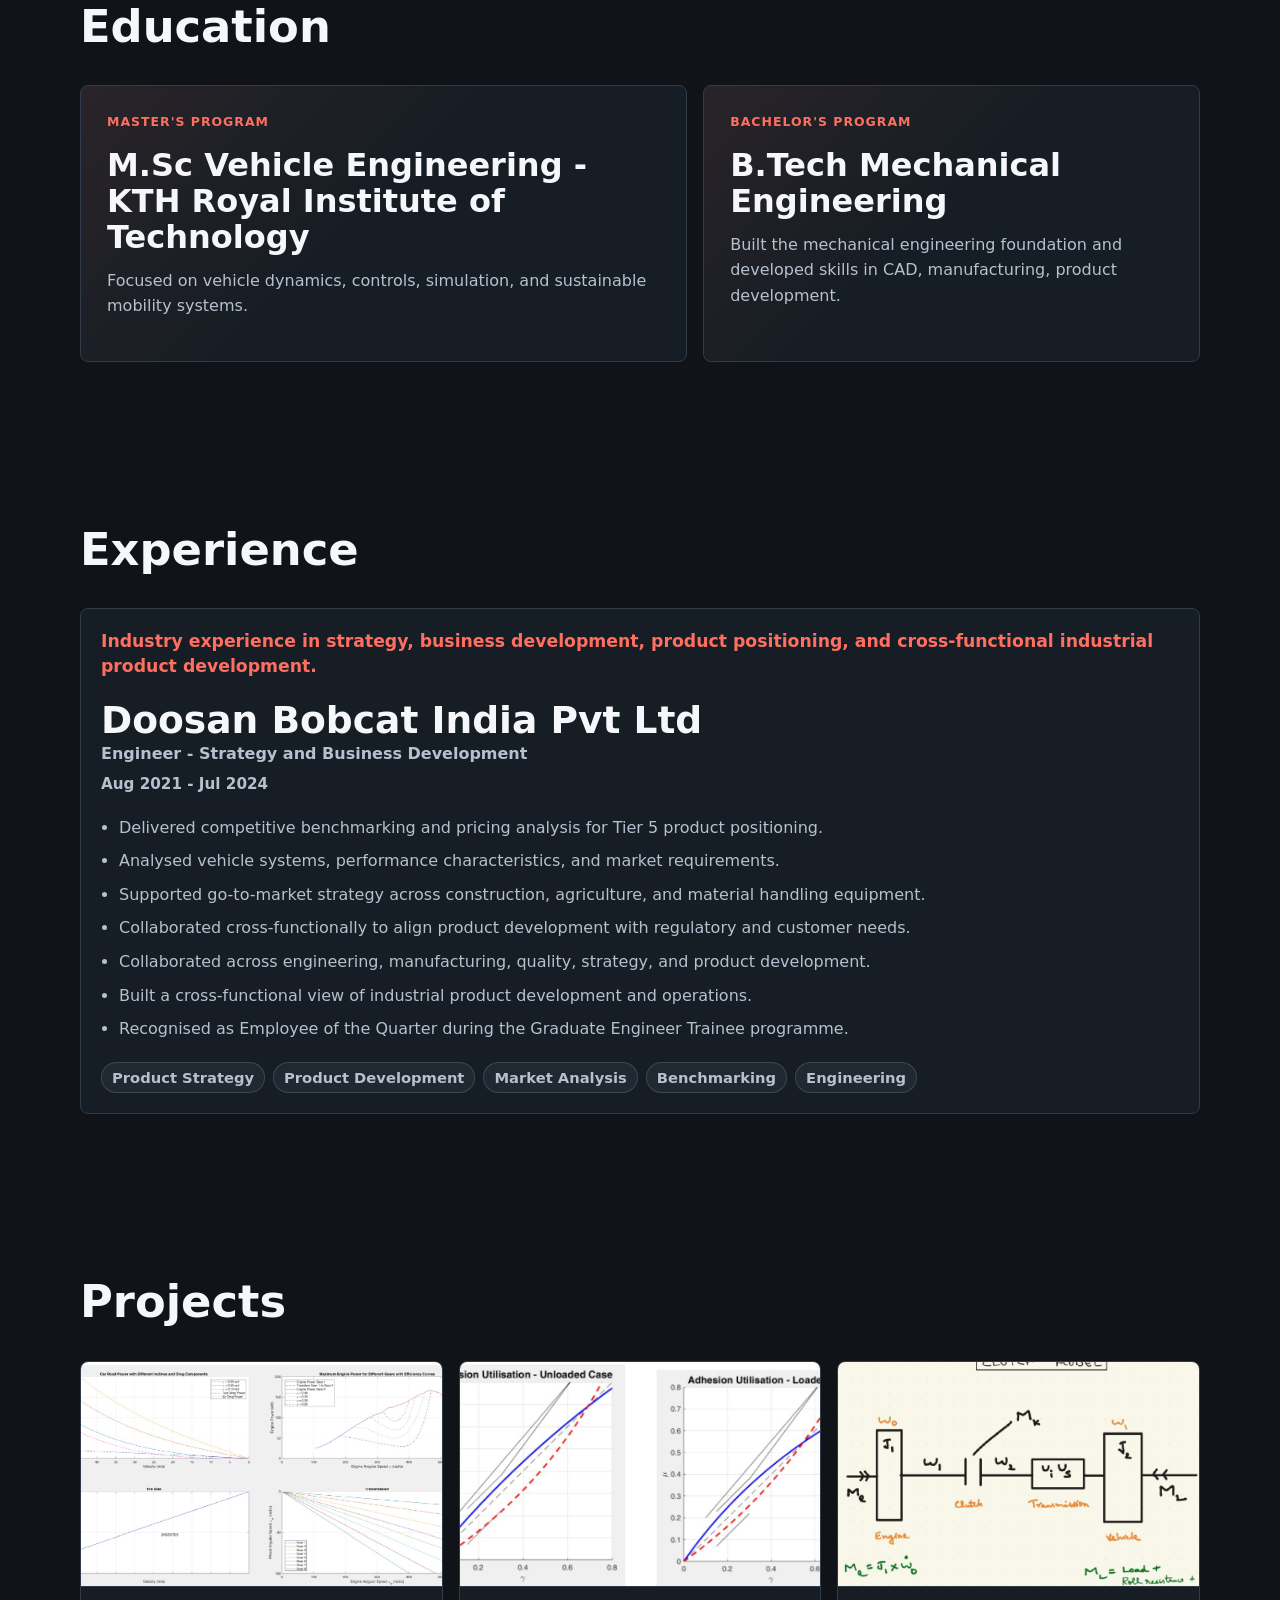
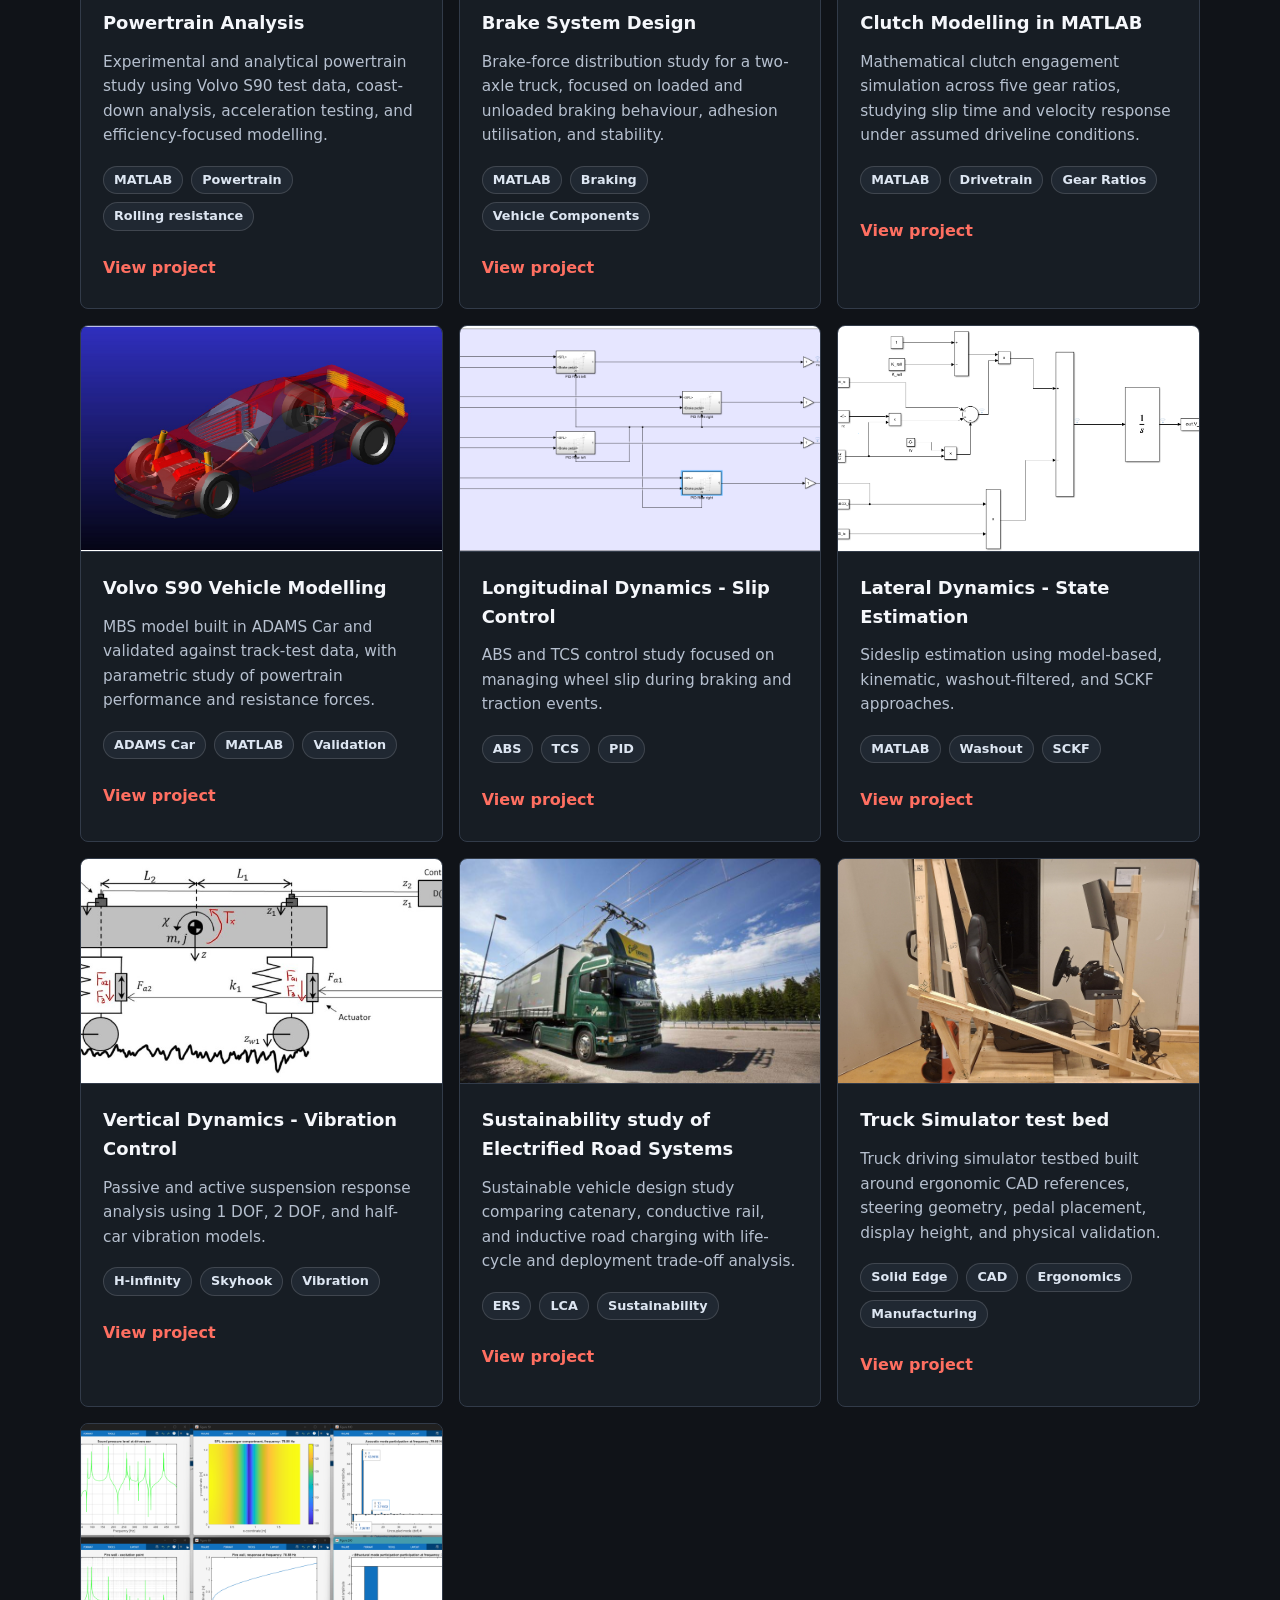
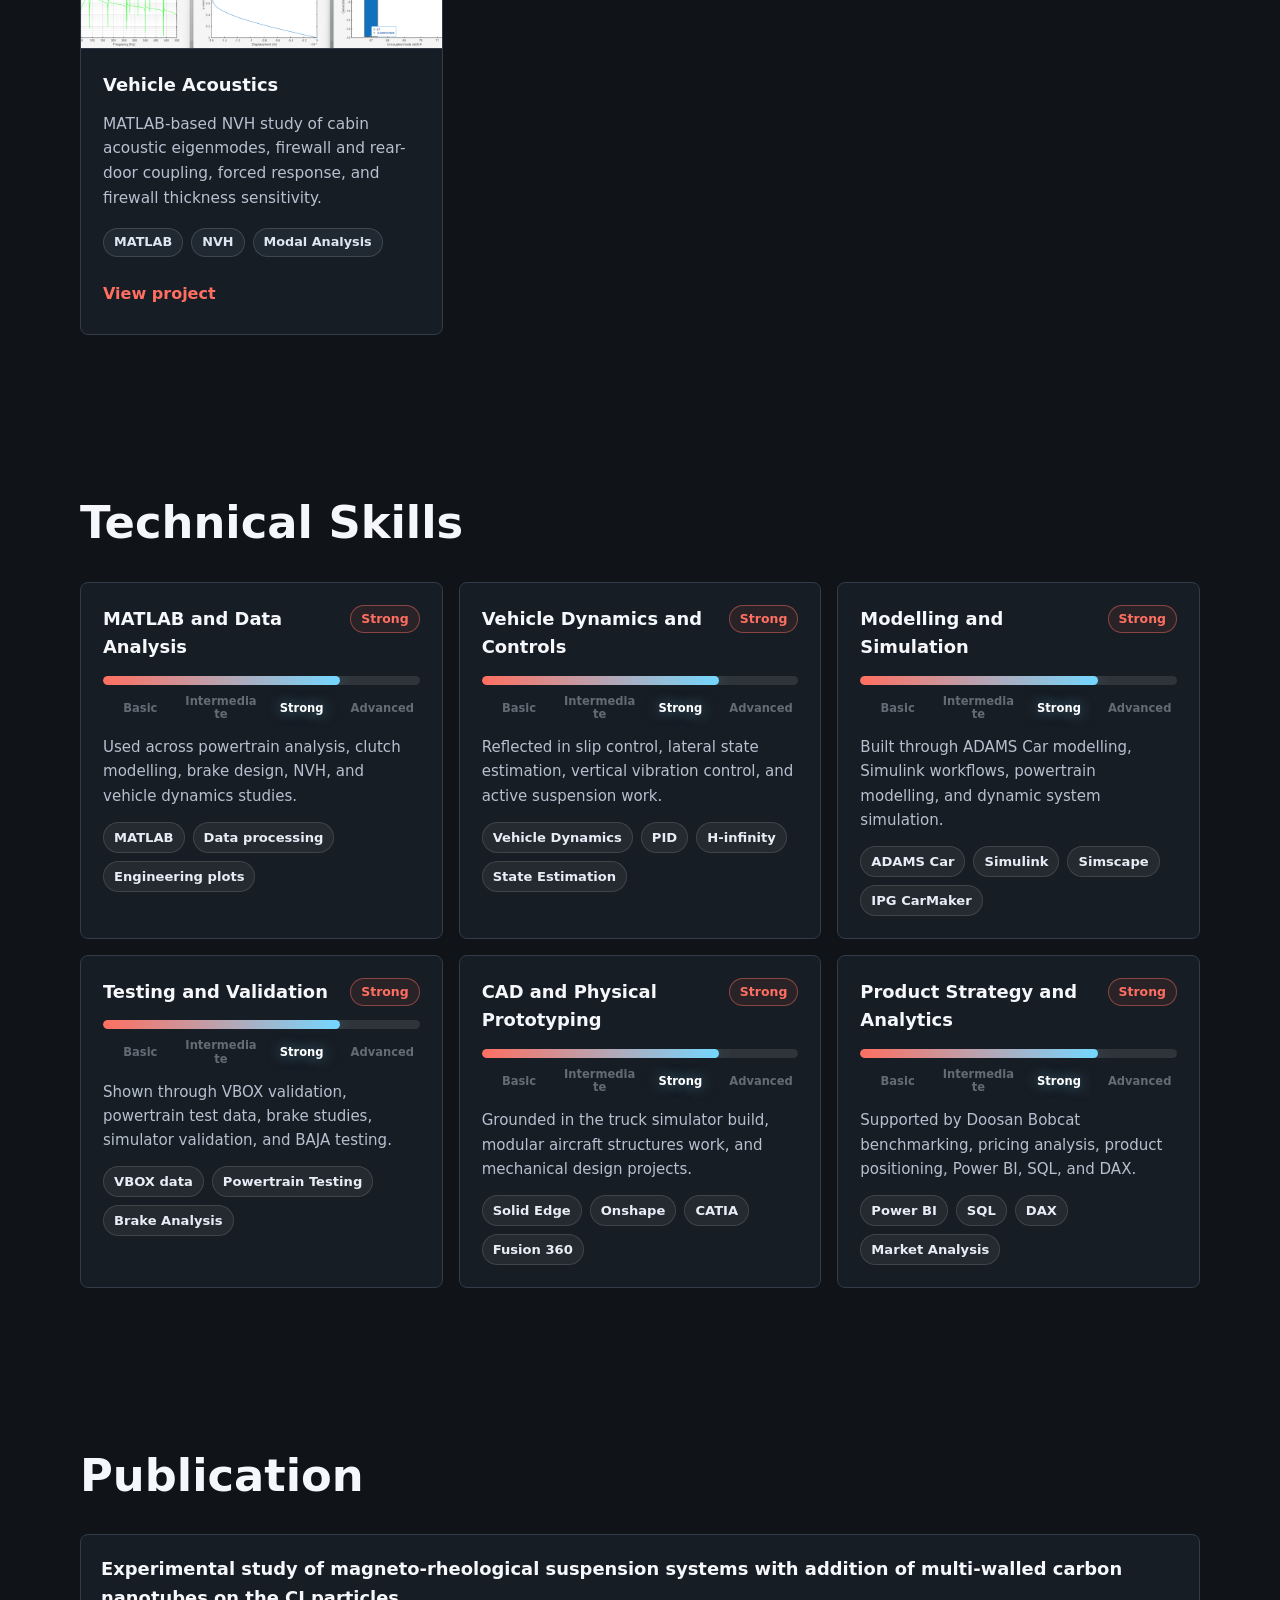
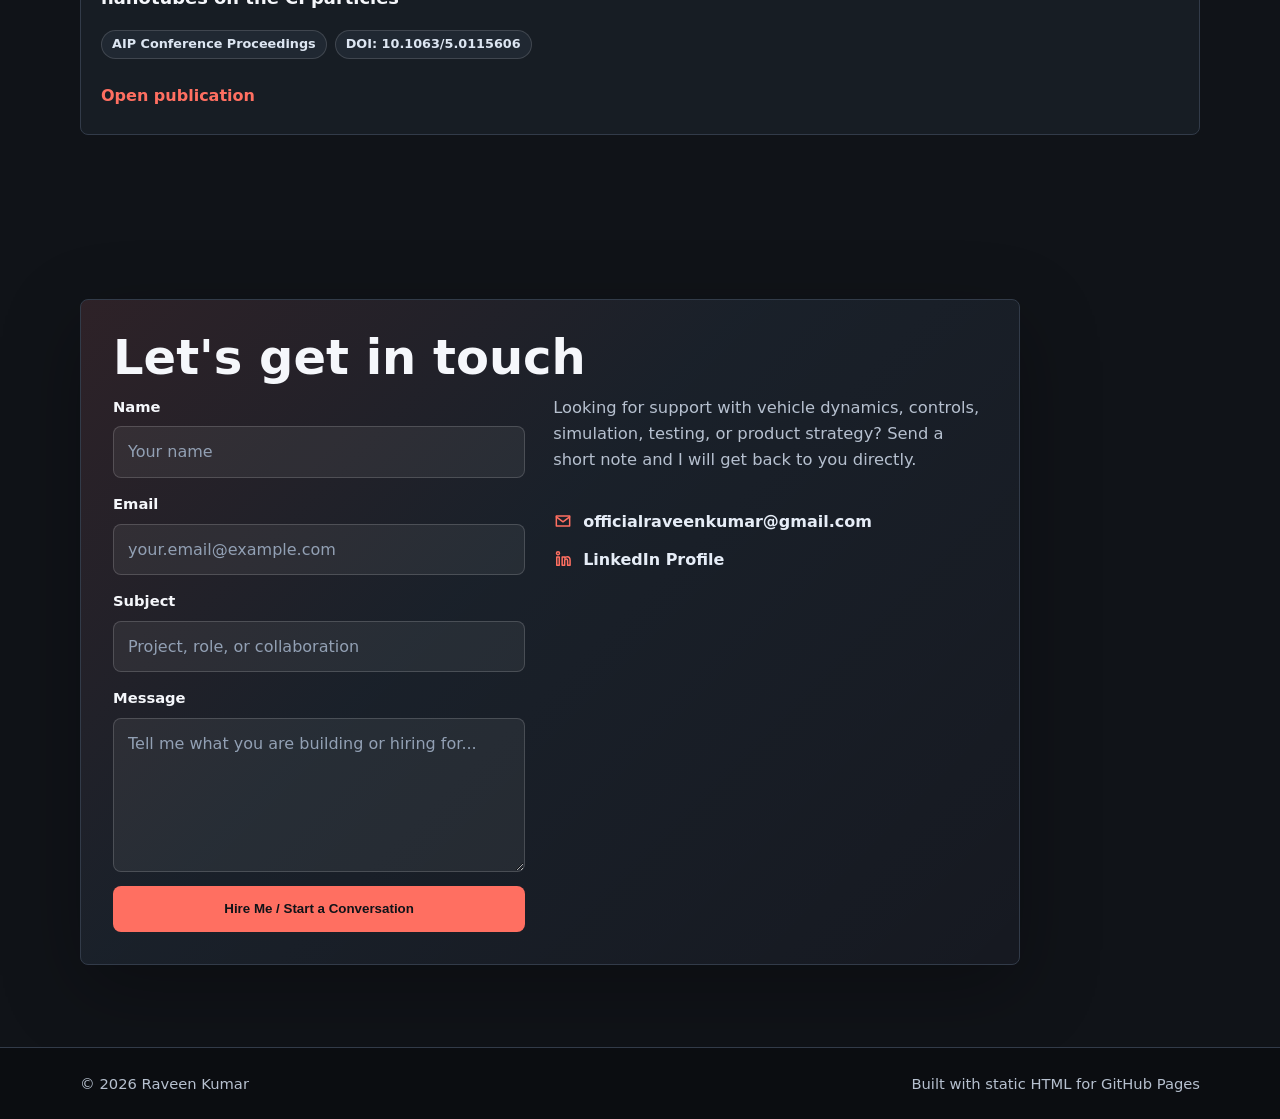
==== commit a72692e1: "Add files via upload" ====
--- a/index.html
+++ b/index.html
@@ -13,6 +13,7 @@
       <a class="brand" href="#top" aria-label="Raveen Kumar home">RK</a>
       <div class="nav-links">
         <a href="#about">About</a>
+        <a href="#education">Education</a>
         <a href="#experience">Experience</a>
         <a href="#projects">Projects</a>
         <a href="#skills">Skills</a>
@@ -47,7 +48,7 @@
 
         <div class="about-grid">
           <aside class="profile-panel about-profile" aria-label="Profile summary">
-            <img src="RaveenKumar_Sq.png" alt="Portrait of Raveen Kumar">
+            <img src="Raveen_image.jpeg" alt="Portrait of Raveen Kumar">
             <div class="profile-caption">
               <strong>Stockholm, Sweden</strong>
               <span>Vehicle Engineer | Mechanical Engineer</span>
@@ -56,13 +57,13 @@
 
           <div class="about-copy">
             <p>
-              I am a vehicle engineer based in Sweden, with focus on vehicle dynamics and vehicle controls. I specialize in
+              I am an automotive engineer, with focus on vehicle dynamics and vehicle controls. I specialize in
               modelling, simulation, and control of complex vehicle systems.
             </p>
             <p>
               I am currently pursuing my master thesis on LPV and H-infinity control strategies for active and semi-active suspension
               systems, targeting improved chassis control and tyre load stability under varying operating conditions. 
-              My work involves using vehicle models, performing state-space analysis, and designing control strategies to improve ride behaviour, stability, and tyre road interaction.
+              My thesis work involves using vehicle models, performing eigen mode analysis, and designing control strategies to improve ride behaviour, stability, and tyre road interaction.
             </p>
             <p>
               Prior to my master’s, I worked as an Engineer in Strategy and Business Development at Doosan Bobcat, supporting product development and business strategy through data-driven insights derived from market and competitive analysis.
@@ -76,7 +77,7 @@
             </div>
             <div class="stat">
               <strong>Education</strong>
-              <span>M.Sc Vehicle Engineering | B.Tech Mechanical Engineering</span>
+              <span>M.Sc Vehicle Engineering - KTH Royal Institute of Technology</span>
             </div>
             <div class="stat">
               <strong>Experience</strong>
@@ -87,6 +88,33 @@
               <span>Vehicle Dynamics, Control & Systems Engineering</span>
             </div>
           </div>
+        </div>
+      </div>
+    </section>
+
+    <section id="education">
+      <div class="section-inner">
+        <div class="section-heading">
+          <h2>Education</h2>
+        </div>
+
+        <div class="education-grid">
+          <article class="education-card">
+            <p class="eyebrow">Master's Program</p>
+            <h3>M.Sc Vehicle Engineering - KTH Royal Institute of Technology</h3>
+            <p>
+              Focused on vehicle dynamics, controls, simulation, and sustainable mobility systems.
+            </p>            
+          </article>
+
+          <article class="education-card">
+            <p class="eyebrow">Bachelor's Program</p>
+            <h3>B.Tech Mechanical Engineering</h3>
+            <p>
+              Built the mechanical engineering foundation and developed skills in CAD,
+              manufacturing, product development.
+            </p>
+          </article>
         </div>
       </div>
     </section>
@@ -101,9 +129,10 @@
           <p class="experience-lead">
             Industry experience in strategy, business development, product positioning, and cross-functional
             industrial product development.
-          </p>
-          <strong>Engineer - Strategy and Business Development</strong>
-          <span>Doosan Bobcat India Pvt Ltd | Sep 2022 - Jul 2024</span>
+          </p>          
+          <h3 class="employer-name">Doosan Bobcat India Pvt Ltd</h3>
+          <p class="experience-role">Engineer - Strategy and Business Development</p>
+          <p class="experience-meta">Aug 2021 - Jul 2024</p>
           <ul class="check-list">
             <li>Delivered competitive benchmarking and pricing analysis for Tier 5 product positioning.</li>
             <li>Analysed vehicle systems, performance characteristics, and market requirements.</li>
@@ -114,12 +143,12 @@
             <li>Recognised as Employee of the Quarter during the Graduate Engineer Trainee programme.</li>            
           </ul>
           <div class="tag-row">
-            <span class="tag">Benchmarking</span>
             <span class="tag">Product Strategy</span>
+            <span class="tag">Product Development</span>
             <span class="tag">Market Analysis</span>
+            <span class="tag">Benchmarking</span>     
             <span class="tag">Engineering</span>
-            <span class="tag">Quality</span>
-            <span class="tag">Product Development</span>
+            
           </div>
         </article>
       </div>
@@ -313,60 +342,151 @@
         </div>
 
         <div class="skill-grid">
-          <article class="skill-card">
-            <h3>Design Tools</h3>
+          <article class="skill-card proficiency-card">
+            <div class="skill-header">
+              <h3>MATLAB and Data Analysis</h3>
+              <span class="skill-level">Strong</span>
+            </div>
+            <div class="proficiency-meter level-strong" aria-label="MATLAB and data analysis proficiency: Strong">
+              <div class="proficiency-track" aria-hidden="true">
+                <span class="proficiency-fill"></span>
+              </div>
+              <div class="proficiency-labels" aria-hidden="true">
+                <span>Basic</span>
+                <span>Intermediate</span>
+                <span class="is-active">Strong</span>
+                <span>Advanced</span>
+              </div>
+            </div>
+            <p class="skill-evidence">Used across powertrain analysis, clutch modelling, brake design, NVH, and vehicle dynamics studies.</p>
             <div class="chip-group">
-              <span class="skill-chip">AutoCAD</span>
+              <span class="skill-chip">MATLAB</span>
+              <span class="skill-chip">Data processing</span>
+              <span class="skill-chip">Engineering plots</span>
+            </div>
+          </article>
+
+          <article class="skill-card proficiency-card">
+            <div class="skill-header">
+              <h3>Vehicle Dynamics and Controls</h3>
+              <span class="skill-level">Strong</span>
+            </div>
+            <div class="proficiency-meter level-strong" aria-label="Vehicle dynamics and controls proficiency: Strong">
+              <div class="proficiency-track" aria-hidden="true">
+                <span class="proficiency-fill"></span>
+              </div>
+              <div class="proficiency-labels" aria-hidden="true">
+                <span>Basic</span>
+                <span>Intermediate</span>
+                <span class="is-active">Strong</span>
+                <span>Advanced</span>
+              </div>
+            </div>
+            <p class="skill-evidence">Reflected in slip control, lateral state estimation, vertical vibration control, and active suspension work.</p>
+            <div class="chip-group">
+              <span class="skill-chip">Vehicle Dynamics</span>
+              <span class="skill-chip">PID</span>
+              <span class="skill-chip">H-infinity</span>
+              <span class="skill-chip">State Estimation</span>
+            </div>
+          </article>
+
+          <article class="skill-card proficiency-card">
+            <div class="skill-header">
+              <h3>Modelling and Simulation</h3>
+              <span class="skill-level">Strong</span>
+            </div>
+            <div class="proficiency-meter level-strong" aria-label="Modelling and simulation proficiency: Strong">
+              <div class="proficiency-track" aria-hidden="true">
+                <span class="proficiency-fill"></span>
+              </div>
+              <div class="proficiency-labels" aria-hidden="true">
+                <span>Basic</span>
+                <span>Intermediate</span>
+                <span class="is-active">Strong</span>
+                <span>Advanced</span>
+              </div>
+            </div>
+            <p class="skill-evidence">Built through ADAMS Car modelling, Simulink workflows, powertrain modelling, and dynamic system simulation.</p>
+            <div class="chip-group">
+              <span class="skill-chip">ADAMS Car</span>
+              <span class="skill-chip">Simulink</span>
+              <span class="skill-chip">Simscape</span>
+              <span class="skill-chip">IPG CarMaker</span>
+            </div>
+          </article>
+
+          <article class="skill-card proficiency-card">
+            <div class="skill-header">
+              <h3>Testing and Validation</h3>
+              <span class="skill-level">Strong</span>
+            </div>
+            <div class="proficiency-meter level-strong" aria-label="Testing and validation proficiency: Strong">
+              <div class="proficiency-track" aria-hidden="true">
+                <span class="proficiency-fill"></span>
+              </div>
+              <div class="proficiency-labels" aria-hidden="true">
+                <span>Basic</span>
+                <span>Intermediate</span>
+                <span class="is-active">Strong</span>
+                <span>Advanced</span>
+              </div>
+            </div>
+            <p class="skill-evidence">Shown through VBOX validation, powertrain test data, brake studies, simulator validation, and BAJA testing.</p>
+            <div class="chip-group">
+              <span class="skill-chip">VBOX data</span>
+              <span class="skill-chip">Powertrain Testing</span>
+              <span class="skill-chip">Brake Analysis</span>
+            </div>
+          </article>
+
+          <article class="skill-card proficiency-card">
+            <div class="skill-header">
+              <h3>CAD and Physical Prototyping</h3>
+              <span class="skill-level">Strong</span>
+            </div>
+            <div class="proficiency-meter level-strong" aria-label="CAD and physical prototyping proficiency: Strong">
+              <div class="proficiency-track" aria-hidden="true">
+                <span class="proficiency-fill"></span>
+              </div>
+              <div class="proficiency-labels" aria-hidden="true">
+                <span>Basic</span>
+                <span>Intermediate</span>
+                <span class="is-active">Strong</span>
+                <span>Advanced</span>
+              </div>
+            </div>
+            <p class="skill-evidence">Grounded in the truck simulator build, modular aircraft structures work, and mechanical design projects.</p>
+            <div class="chip-group">
+              <span class="skill-chip">Solid Edge</span>
+              <span class="skill-chip">Onshape</span>
               <span class="skill-chip">CATIA</span>
               <span class="skill-chip">Fusion 360</span>
-              <span class="skill-chip">Solid Edge</span>
-              <span class="skill-chip">Onshape</span>
-            </div>
-          </article>
-
-          <article class="skill-card">
-            <h3>Modelling and Simulation</h3>
-            <div class="chip-group">
-              <span class="skill-chip">HyperMesh</span>
-              <span class="skill-chip">ANSYS</span>
-              <span class="skill-chip">MATLAB</span>
-              <span class="skill-chip">Simulink</span>
-              <span class="skill-chip">Simscape</span>
-              <span class="skill-chip">ADAMS Car</span>
-              <span class="skill-chip">IPG CarMaker</span>
-            </div>
-          </article>
-
-          <article class="skill-card">
-            <h3>Controls and Dynamics</h3>
-            <div class="chip-group">
-              <span class="skill-chip">Vehicle Dynamics</span>
-              <span class="skill-chip">Vehicle Control</span>
-              <span class="skill-chip">LPV Control</span>
-              <span class="skill-chip">H-infinity</span>
-              <span class="skill-chip">PID</span>
-              <span class="skill-chip">State Estimation</span>
-            </div>
-          </article>
-
-          <article class="skill-card">
-            <h3>Programming and Data</h3>
+            </div>
+          </article>
+
+          <article class="skill-card proficiency-card">
+            <div class="skill-header">
+              <h3>Product Strategy and Analytics</h3>
+              <span class="skill-level">Strong</span>
+            </div>
+            <div class="proficiency-meter level-strong" aria-label="Product strategy and analytics proficiency: Strong">
+              <div class="proficiency-track" aria-hidden="true">
+                <span class="proficiency-fill"></span>
+              </div>
+              <div class="proficiency-labels" aria-hidden="true">
+                <span>Basic</span>
+                <span>Intermediate</span>
+                <span class="is-active">Strong</span>
+                <span>Advanced</span>
+              </div>
+            </div>
+            <p class="skill-evidence">Supported by Doosan Bobcat benchmarking, pricing analysis, product positioning, Power BI, SQL, and DAX.</p>
             <div class="chip-group">
               <span class="skill-chip">Power BI</span>
               <span class="skill-chip">SQL</span>
               <span class="skill-chip">DAX</span>
-              <span class="skill-chip">Python</span>
-            </div>
-          </article>
-
-          <article class="skill-card">
-            <h3>Testing and Engineering </h3>
-            <div class="chip-group">
-              <span class="skill-chip">Wind Tunnel Testing</span>
-              <span class="skill-chip">Brake System Design</span>
-              <span class="skill-chip">Truck Test Bed Manufacturing</span>
-              <span class="skill-chip">BAJA SAE Testing</span>
-              <span class="skill-chip">Powertrain Testing</span>
+              <span class="skill-chip">Market Analysis</span>
             </div>
           </article>
 
@@ -397,9 +517,9 @@
     <section id="contact" class="contact">
       <div class="section-inner">
         <div class="contact-card">
-          <h2>Contact Me</h2>
+          <h2>Let's get in touch</h2>
           <div class="contact-layout">
-            <form class="contact-form" id="contact-form">
+            <form class="contact-form" id="contact-form" action="https://formspree.io/f/mqewoboe" method="POST">
               <label class="field">
                 <span>Name</span>
                 <input type="text" name="name" placeholder="Your name" required>
@@ -410,24 +530,36 @@
               </label>
               <label class="field">
                 <span>Subject</span>
-                <input type="text" name="subject" placeholder="Subject" required>
+                <input type="text" name="subject" placeholder="Project, role, or collaboration" required>
               </label>
               <label class="field">
                 <span>Message</span>
-                <textarea name="message" rows="5" placeholder="Write your message here..." required></textarea>
+                <textarea name="message" rows="5" placeholder="Tell me what you are building or hiring for..." required></textarea>
               </label>
-              <button class="button secondary contact-submit" type="submit">Send Message</button>
+              <button class="button primary contact-submit" type="submit">Hire Me / Start a Conversation</button>
             </form>
 
             <div class="contact-copy">
               <p>
-                Have a question, a project idea, or just want to connect? Feel free to reach out directly or use
-                the form. I am always open to conversations around vehicle engineering, controls, simulation, and
-                mobility projects.
+                Looking for support with vehicle dynamics, controls, simulation, testing, or product strategy?
+                Send a short note and I will get back to you directly.
               </p>
               <div class="contact-list">
-                <a class="contact-link" href="mailto:officialraveenkumar@gmail.com">officialraveenkumar@gmail.com</a>
-                <a class="contact-link" href="https://www.linkedin.com/in/raveenkumar08" target="_blank" rel="noreferrer">LinkedIn Profile</a>
+                <a class="contact-link" href="mailto:officialraveenkumar@gmail.com">
+                  <svg class="contact-icon" viewBox="0 0 24 24" aria-hidden="true">
+                    <path d="M4 6h16v12H4z"></path>
+                    <path d="m4 7 8 6 8-6"></path>
+                  </svg>
+                  <span>officialraveenkumar@gmail.com</span>
+                </a>
+                <a class="contact-link" href="https://www.linkedin.com/in/raveenkumar08" target="_blank" rel="noreferrer">
+                  <svg class="contact-icon" viewBox="0 0 24 24" aria-hidden="true">
+                    <path d="M4.5 9.5h3v10h-3z"></path>
+                    <path d="M6 6.8a1.8 1.8 0 1 0 0-3.6 1.8 1.8 0 0 0 0 3.6z"></path>
+                    <path d="M11 9.5h2.9v1.4c.6-.9 1.6-1.7 3.1-1.7 2.3 0 3.5 1.5 3.5 4.4v5.9h-3v-5.3c0-1.5-.5-2.2-1.6-2.2-1.3 0-1.9.9-1.9 2.2v5.3h-3z"></path>
+                  </svg>
+                  <span>LinkedIn Profile</span>
+                </a>
               </div>
             </div>
           </div>
@@ -444,6 +576,7 @@
   </footer>
   <script>
     const contactForm = document.getElementById("contact-form");
+
     if (contactForm) {
       contactForm.addEventListener("submit", (event) => {
         event.preventDefault();
--- a/styles.css
+++ b/styles.css
@@ -1,13 +1,14 @@
 :root {
   color-scheme: dark;
-  --bg: #0f1115;
-  --surface: #171b22;
-  --surface-2: #1f2630;
-  --line: #303744;
+  --bg: #101318;
+  --surface: #171d24;
+  --surface-2: #202832;
+  --line: #323b49;
   --text: #f5f7fb;
-  --muted: #aab4c3;
+  --muted: #b6c0cf;
   --accent: #ff6f61;
-  --accent-2: #6ab7ff;
+  --accent-2: #74d7ff;
+  --ink: #101318;
   --soft: rgba(255, 255, 255, 0.08);
   --shadow: 0 24px 80px rgba(0, 0, 0, 0.28);
 }
@@ -25,6 +26,7 @@
   background: var(--bg);
   color: var(--text);
   font-family: Inter, ui-sans-serif, system-ui, -apple-system, BlinkMacSystemFont, "Segoe UI", sans-serif;
+  font-size: 16px;
   line-height: 1.6;
 }
 
@@ -109,7 +111,7 @@
 }
 
 .nav-links .primary {
-  color: #15171b;
+  color: var(--ink);
   background: var(--accent);
 }
 
@@ -148,7 +150,7 @@
 
 .eyebrow {
   margin: 0 0 16px;
-  color: var(--accent-2);
+  color: var(--accent);
   font-weight: 800;
   letter-spacing: 0.08em;
   text-transform: uppercase;
@@ -158,8 +160,8 @@
 h1 {
   max-width: 760px;
   margin-bottom: 18px;
-  font-size: clamp(3.1rem, 9vw, 6.8rem);
-  line-height: 0.94;
+  font-size: clamp(3rem, 8vw, 5.8rem);
+  line-height: 0.98;
   letter-spacing: 0;
 }
 
@@ -175,7 +177,7 @@
   max-width: 710px;
   margin-bottom: 26px;
   color: #e6edf7;
-  font-size: clamp(1.08rem, 2.4vw, 1.35rem);
+  font-size: clamp(1.02rem, 2.2vw, 1.22rem);
 }
 
 .hero-actions,
@@ -199,7 +201,7 @@
 }
 
 .button.primary {
-  color: #15171b;
+  color: var(--ink);
   background: var(--accent);
 }
 
@@ -259,7 +261,7 @@
 }
 
 section {
-  padding: 88px 0;
+  padding: 82px 0;
 }
 
 .section-heading {
@@ -272,8 +274,8 @@
 
 .section-heading h2 {
   margin-bottom: 0;
-  font-size: clamp(2rem, 4vw, 3.2rem);
-  line-height: 1.05;
+  font-size: clamp(1.9rem, 3.5vw, 2.8rem);
+  line-height: 1.08;
   letter-spacing: 0;
 }
 
@@ -333,15 +335,45 @@
 .stat strong {
   display: block;
   color: var(--accent);
-  font-size: 1.9rem;
-  line-height: 1;
+  font-size: 0.9rem;
+  line-height: 1.2;
+  text-transform: uppercase;
 }
 
 .stat span {
   display: block;
   margin-top: 10px;
   color: var(--muted);
+  font-size: 1rem;
   font-weight: 700;
+}
+
+.education-grid {
+  display: grid;
+  grid-template-columns: minmax(0, 1.1fr) minmax(280px, 0.9fr);
+  gap: 16px;
+}
+
+.education-card {
+  min-height: 220px;
+  padding: 26px;
+  border: 1px solid var(--line);
+  border-radius: 8px;
+  background:
+    linear-gradient(135deg, rgba(255, 111, 97, 0.08), transparent 46%),
+    var(--surface);
+}
+
+.education-card h3 {
+  max-width: 760px;
+  margin-bottom: 12px;
+  font-size: clamp(1.35rem, 2.5vw, 2.1rem);
+  line-height: 1.12;
+}
+
+.education-card p:not(.eyebrow) {
+  max-width: 680px;
+  color: var(--muted);
 }
 
 .skill-grid,
@@ -368,7 +400,7 @@
 }
 
 .skill-card {
-  min-height: 158px;
+  min-height: 210px;
   padding: 22px;
 }
 
@@ -378,7 +410,104 @@
 .publication-card h3 {
   margin-bottom: 12px;
   color: var(--text);
-  font-size: 1.14rem;
+  font-size: 1.12rem;
+}
+
+.proficiency-card {
+  display: grid;
+  align-content: start;
+  gap: 14px;
+}
+
+.skill-header {
+  display: flex;
+  align-items: flex-start;
+  justify-content: space-between;
+  gap: 14px;
+}
+
+.skill-header h3 {
+  margin-bottom: 0;
+}
+
+.skill-level {
+  flex: 0 0 auto;
+  min-height: 28px;
+  display: inline-flex;
+  align-items: center;
+  border: 1px solid rgba(255, 111, 97, 0.45);
+  border-radius: 999px;
+  padding: 3px 10px;
+  color: var(--accent);
+  background: rgba(255, 111, 97, 0.08);
+  font-size: 0.78rem;
+  font-weight: 800;
+}
+
+.proficiency-meter {
+  --progress: 25%;
+  display: grid;
+  gap: 10px;
+}
+
+.proficiency-meter.level-basic {
+  --progress: 25%;
+}
+
+.proficiency-meter.level-intermediate {
+  --progress: 50%;
+}
+
+.proficiency-meter.level-strong {
+  --progress: 75%;
+}
+
+.proficiency-meter.level-advanced {
+  --progress: 100%;
+}
+
+.proficiency-track {
+  height: 9px;
+  overflow: hidden;
+  border-radius: 999px;
+  background: rgba(255, 255, 255, 0.1);
+}
+
+.proficiency-fill {
+  display: block;
+  width: var(--progress);
+  height: 100%;
+  border-radius: inherit;
+  background: linear-gradient(90deg, var(--accent), var(--accent-2));
+  box-shadow: 0 0 18px rgba(116, 215, 255, 0.28);
+}
+
+.proficiency-labels {
+  display: grid;
+  grid-template-columns: repeat(4, minmax(0, 1fr));
+  gap: 6px;
+  align-items: center;
+}
+
+.proficiency-labels span {
+  min-width: 0;
+  color: rgba(182, 192, 207, 0.48);
+  font-size: 0.72rem;
+  font-weight: 800;
+  line-height: 1.15;
+  overflow-wrap: anywhere;
+  text-align: center;
+}
+
+.proficiency-labels .is-active {
+  color: #ffffff;
+  text-shadow: 0 0 14px rgba(116, 215, 255, 0.55);
+}
+
+.skill-evidence {
+  margin: 0;
+  color: var(--muted);
+  font-size: 0.94rem;
 }
 
 .check-list {
@@ -457,16 +586,36 @@
 }
 
 .timeline-card p {
-  margin: 12px 0 0;
-  color: var(--muted);
-}
-
-.experience-lead {
-  margin: 0 0 24px;
-  color: #ffffff;
-  font-size: 1.2rem;
+  color: var(--muted);
+}
+
+.timeline-card .experience-lead {
+  margin: 0 0 22px;
+  color: var(--accent);
+  font-size: 1.08rem;
   font-weight: 800;
   line-height: 1.45;
+}
+
+.experience-role {
+  margin: 0 0 6px;
+  color: var(--text);
+  font-size: 1rem;
+  font-weight: 800;
+}
+
+.employer-name {
+  margin: 0;
+  color: var(--text);
+  font-size: clamp(1.55rem, 3vw, 2.35rem);
+  line-height: 1.05;
+}
+
+.experience-meta {
+  margin: 6px 0 18px;
+  color: var(--muted);
+  font-size: 0.95rem;
+  font-weight: 700;
 }
 
 .timeline-card .tag-row {
@@ -478,9 +627,11 @@
 }
 
 .contact-card {
-  max-width: 760px;
+  max-width: 940px;
   padding: 32px;
-  background: rgba(23, 27, 34, 0.88);
+  background:
+    linear-gradient(135deg, rgba(255, 111, 97, 0.1), rgba(116, 215, 255, 0.04) 42%, transparent),
+    rgba(23, 27, 34, 0.92);
   box-shadow: var(--shadow);
 }
 
@@ -564,9 +715,22 @@
 .contact-link {
   display: inline-flex;
   align-items: center;
+  gap: 10px;
   min-height: 28px;
   color: #e6edf7;
   font-weight: 700;
+}
+
+.contact-icon {
+  width: 20px;
+  height: 20px;
+  flex: 0 0 auto;
+  color: var(--accent);
+  fill: none;
+  stroke: currentColor;
+  stroke-linecap: round;
+  stroke-linejoin: round;
+  stroke-width: 1.8;
 }
 
 .page-hero {
@@ -578,7 +742,7 @@
   overflow: hidden;
   background:
     linear-gradient(90deg, rgba(15, 17, 21, 0.92), rgba(15, 17, 21, 0.40)),
-    var(--project-image, url("Car%20bg.png")) center / cover no-repeat;
+    var(--project-image, url("BG.png")) center / cover no-repeat;
 }
 
 .project-image-suspension {
@@ -637,7 +801,7 @@
 
 .page-hero h1 {
   max-width: 900px;
-  font-size: clamp(2.6rem, 7vw, 5.4rem);
+  font-size: clamp(2.35rem, 6.5vw, 4.8rem);
 }
 
 .project-layout {
@@ -664,7 +828,7 @@
 
 .content-card h2 {
   margin-bottom: 14px;
-  font-size: 1.55rem;
+  font-size: 1.48rem;
 }
 
 .content-card p,
@@ -708,7 +872,27 @@
   margin-top: 22px;
 }
 
-.gear-plot {
+.engine-plot-grid,
+.brake-plot-grid,
+.Adams-grid {
+  display: grid;
+  gap: 14px;
+  margin-top: 22px;
+}
+
+.engine-plot-grid,
+.brake-plot-grid {
+  grid-template-columns: repeat(2, minmax(0, 1fr));
+}
+
+.Adams-grid {
+  grid-template-columns: repeat(2, minmax(0, 1fr));
+}
+
+.gear-plot,
+.engine-plot,
+.brake-plot,
+.Adams-layout {
   margin: 0;
   overflow: hidden;
   border: 1px solid var(--line);
@@ -716,16 +900,81 @@
   background: #ffffff;
 }
 
-.gear-plot img {
+.gear-plot img,
+.engine-plot img,
+.brake-plot img,
+.Adams-layout img {
   width: 100%;
   background: #ffffff;
 }
 
-.gear-plot figcaption {
+.engine-plot img,
+.brake-plot img,
+.Adams-layout img {
+  aspect-ratio: 16 / 10;
+  object-fit: contain;
+  padding: 10px;
+}
+
+.gear-plot figcaption,
+.engine-plot figcaption,
+.brake-plot figcaption,
+.Adams-layout figcaption {
   padding: 10px 14px;
   border-top: 1px solid #d7dee9;
-  color: #15171b;
+  color: var(--ink);
   font-size: 0.9rem;
+  font-weight: 800;
+}
+
+.challenge-list {
+  display: grid;
+  gap: 14px;
+}
+
+.challenge-item {
+  padding: 16px;
+  border: 1px solid rgba(255, 255, 255, 0.1);
+  border-radius: 8px;
+  background: rgba(255, 255, 255, 0.04);
+}
+
+.challenge-item h3 {
+  margin-bottom: 10px;
+  color: var(--accent);
+  font-size: 1.02rem;
+}
+
+.challenge-item p {
+  margin: 0;
+}
+
+.challenge-item p + p {
+  margin-top: 8px;
+}
+
+.challenge-item strong {
+  color: var(--text);
+}
+
+.project-bottom-actions {
+  width: min(1120px, calc(100% - 32px));
+  margin: 28px auto 0;
+  display: flex;
+  flex-direction: column;
+  gap: 12px;
+  align-items: flex-start;
+  justify-content: flex-start;
+}
+
+.source-note {
+  margin: 0;
+  color: var(--muted);
+  font-size: 0.92rem;
+}
+
+.source-note a {
+  color: var(--accent);
   font-weight: 800;
 }
 
@@ -738,6 +987,18 @@
 
 .report-figure-grid.three {
   grid-template-columns: repeat(3, minmax(0, 1fr));
+}
+
+.report-figure-grid.stacked {
+  grid-template-columns: 1fr;
+}
+
+.report-figure-grid.stacked .report-figure img {
+  aspect-ratio: 16 / 7;
+}
+
+.report-figure-grid.stacked .report-figure:first-child img {
+  aspect-ratio: 16 / 9;
 }
 
 .report-figure {
@@ -823,9 +1084,13 @@
   .section-heading,
   .about-grid,
   .two-column,
+  .education-grid,
   .skill-grid,
   .project-grid,
   .project-visual-grid,
+  .engine-plot-grid,
+  .brake-plot-grid,
+  .Adams-grid,
   .report-figure-grid,
   .report-figure-grid.three,
   .project-layout,
@@ -837,7 +1102,7 @@
     min-height: auto;
     background:
       linear-gradient(180deg, rgba(15, 17, 21, 0.92), rgba(15, 17, 21, 0.62)),
-      url("Car%20bg.png") center bottom / cover no-repeat;
+      url("BG.png") center bottom / cover no-repeat;
   }
 
   .hero-inner {
